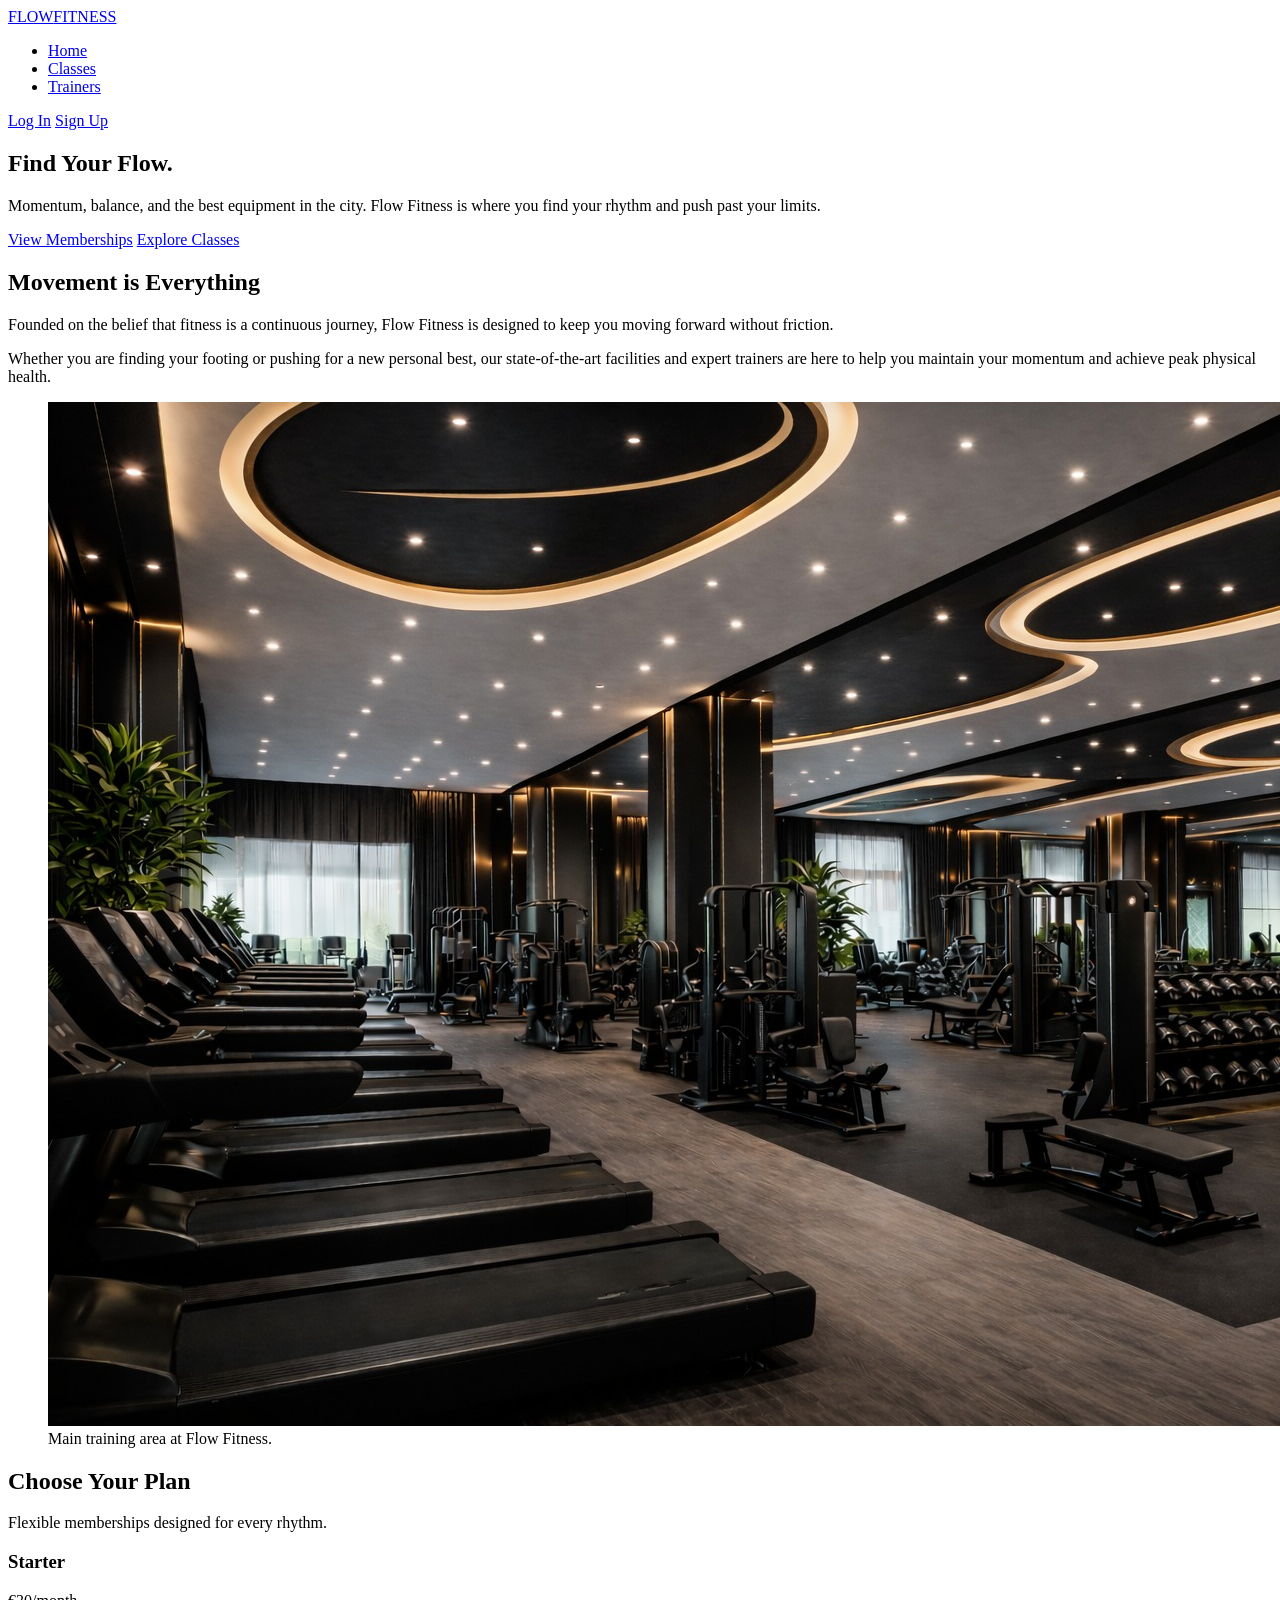
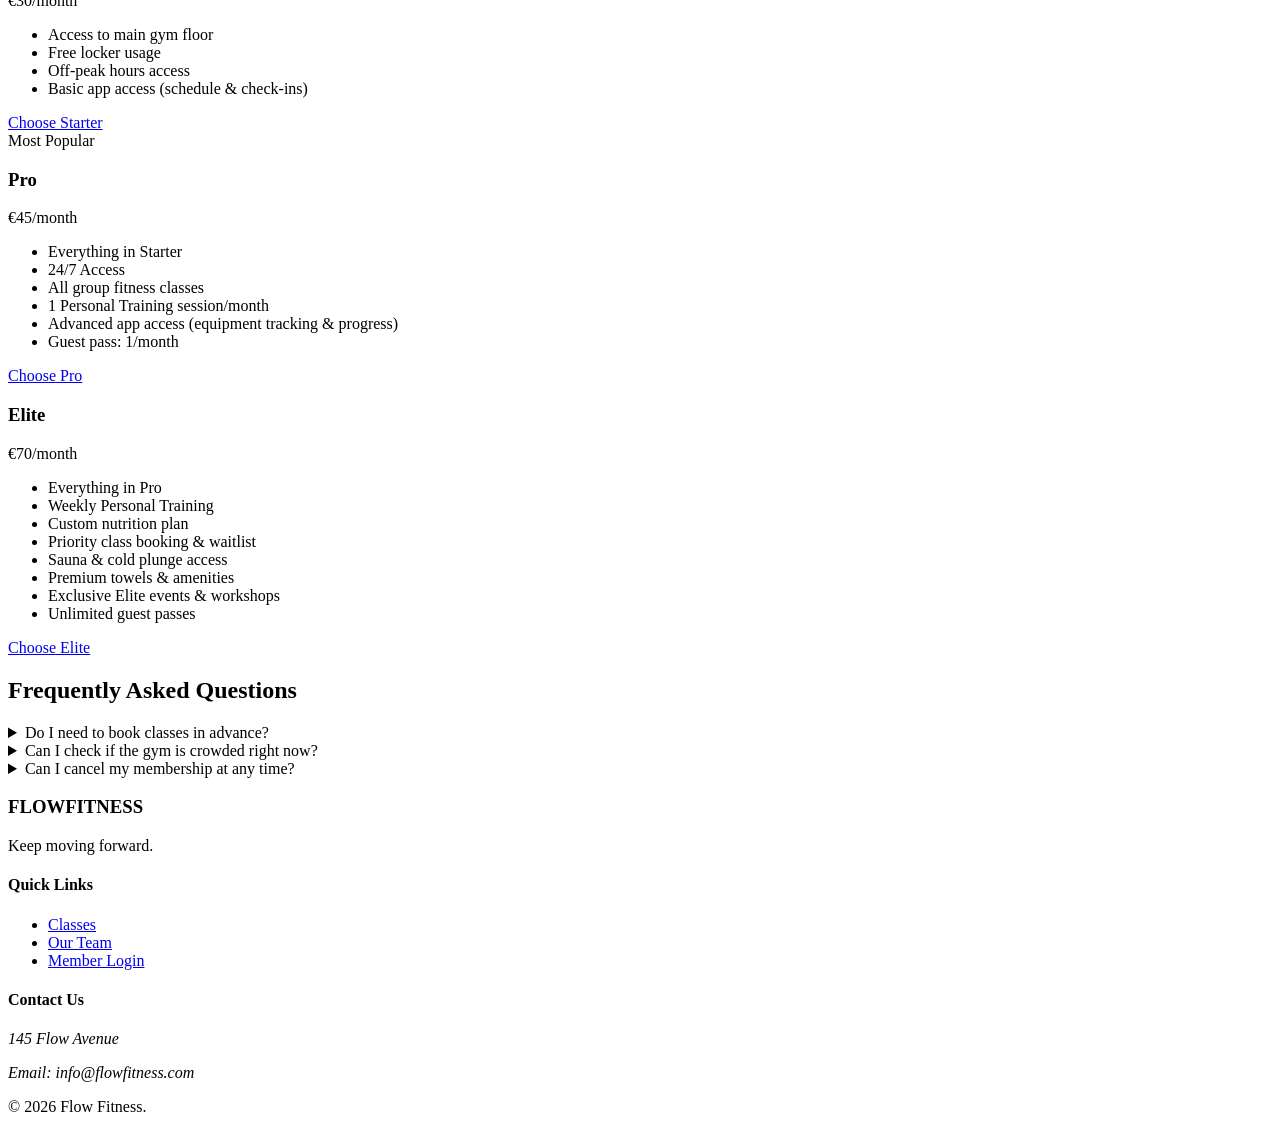
==== index.html @ c5590534 "Updated README, set up project structure and created the home page" ====
<!DOCTYPE html>
<html lang="en">
<head>
    <meta charset="UTF-8">
    <meta name="viewport" content="width=device-width, initial-scale=1.0">
    <title>Flow Fitness - Find Your Rhythm</title>
    <link rel="preconnect" href="https://fonts.googleapis.com">
    <link rel="preconnect" href="https://fonts.gstatic.com" crossorigin>
    <link href="https://fonts.googleapis.com/css2?family=Inter:wght@400;500;600&family=Oswald:wght@500;700&display=swap" rel="stylesheet">
    <link rel="stylesheet" href="css/base.css">
    <link rel="stylesheet" href="css/components.css">
    <link rel="stylesheet" href="css/home.css">
</head>
<body>

    <header class="main-header">
        <nav class="nav-container container">
            <div class="logo">
                <a href="index.html">FLOW<span>FITNESS</span></a>
            </div>
            
            <ul class="nav-links">
                <li><a href="index.html" class="active">Home</a></li>
                <li><a href="schedule.html">Classes</a></li>
                <li><a href="trainers.html">Trainers</a></li>
            </ul>

            <div class="nav-auth">
                <a href="login.html" class="btn-secondary">Log In</a>
                <a href="register.html" class="btn-primary">Sign Up</a>
            </div>
        </nav>
    </header>

    <main>
        <section class="hero" aria-labelledby="hero-title">
            <div class="hero-content container">
                <h1 id="hero-title">Find Your Flow.</h1>
                <p>Momentum, balance, and the best equipment in the city. Flow Fitness is where you find your rhythm and push past your limits.</p>
                <div class="hero-actions">
                    <a href="#plans" class="btn-primary btn-large">View Memberships</a>
                    <a href="schedule.html" class="btn-secondary btn-large">Explore Classes</a>
                </div>
            </div>
        </section>

        <section id="about" class="about-section container">
            <div class="section-header text-center">
                <h2>Movement is Everything</h2>
            </div>
            
            <div class="about-grid">
                <div class="about-text">
                    <p>Founded on the belief that fitness is a continuous journey, Flow Fitness is designed to keep you moving forward without friction.</p>
                    <p>Whether you are finding your footing or pushing for a new personal best, our state-of-the-art facilities and expert trainers are here to help you maintain your momentum and achieve peak physical health.</p>
                </div>
                <figure class="about-image">
                    <img src="assets/gym-floor.jpeg" alt="Our premium gym floor with modern equipment">
                    <figcaption>Main training area at Flow Fitness.</figcaption>
                </figure>
            </div>
        </section>

        <section id="plans" class="plans-section bg-light" aria-labelledby="plans-title">
            <div class="container">
                <div class="section-header text-center">
                    <h2 id="plans-title">Choose Your Plan</h2>
                    <p>Flexible memberships designed for every rhythm.</p>
                </div>

                <div class="cards-grid">
                    <article class="card plan-card">
                        <div class="card-header">
                            <h3>Starter</h3>
                            <p class="price">€30<span>/month</span></p>
                        </div>
                        <ul class="plan-features">
                            <li>Access to main gym floor</li>
                            <li>Free locker usage</li>
                            <li>Off-peak hours access</li>
                            <li>Basic app access (schedule & check-ins)</li>
                        </ul>
                        <a href="register.html?plan=starter" class="btn-secondary btn-block">Choose Starter</a>
                    </article>

                    <article class="card plan-card highlighted">
                        <div class="card-badge">Most Popular</div>
                        <div class="card-header">
                            <h3>Pro</h3>
                            <p class="price">€45<span>/month</span></p>
                        </div>
                        <ul class="plan-features">
                            <li>Everything in Starter</li>
                            <li>24/7 Access</li>
                            <li>All group fitness classes</li>
                            <li>1 Personal Training session/month</li>
                            <li>Advanced app access (equipment tracking & progress)</li>
                            <li>Guest pass: 1/month</li>
                        </ul>
                        <a href="register.html?plan=pro" class="btn-primary btn-block">Choose Pro</a>
                    </article>

                    <article class="card plan-card">
                        <div class="card-header">
                            <h3>Elite</h3>
                            <p class="price">€70<span>/month</span></p>
                        </div>
                        <ul class="plan-features">
                            <li>Everything in Pro</li>
                            <li>Weekly Personal Training</li>
                            <li>Custom nutrition plan</li>
                            <li>Priority class booking & waitlist</li>
                            <li>Sauna & cold plunge access</li>
                            <li>Premium towels & amenities</li>
                            <li>Exclusive Elite events & workshops</li>
                            <li>Unlimited guest passes</li>
                        </ul>
                        <a href="register.html?plan=elite" class="btn-secondary btn-block">Choose Elite</a>
                    </article>
                </div>
            </div>
        </section>

        <section id="faq" class="faq-section container" aria-labelledby="faq-title">
            <div class="section-header text-center">
                <h2 id="faq-title">Frequently Asked Questions</h2>
            </div>
            
            <div class="faq-list">
                <details class="faq-item">
                    <summary>Do I need to book classes in advance?</summary>
                    <p>Yes, our classes fill up quickly. We recommend booking your spot through your profile at least 24 hours in advance to keep your routine steady.</p>
                </details>

                <details class="faq-item">
                    <summary>Can I check if the gym is crowded right now?</summary>
                    <p>Absolutely. As a Pro or Elite member, you can log into your account and check the real-time availability of equipment on the main floor.</p>
                </details>

                <details class="faq-item">
                    <summary>Can I cancel my membership at any time?</summary>
                    <p>Our Starter and Pro plans are contract-free and can be canceled with a 30-day notice. The Elite plan requires a 6-month commitment.</p>
                </details>
            </div>
        </section>
    </main>

    <footer class="main-footer">
        <div class="container footer-grid">
            <div class="footer-brand">
                <h3>FLOW<span>FITNESS</span></h3>
                <p>Keep moving forward.</p>
            </div>
            <div class="footer-links">
                <h4>Quick Links</h4>
                <ul>
                    <li><a href="schedule.html">Classes</a></li>
                    <li><a href="trainers.html">Our Team</a></li>
                    <li><a href="login.html">Member Login</a></li>
                </ul>
            </div>
            <div class="footer-contact">
                <h4>Contact Us</h4>
                <address>
                    <p>145 Flow Avenue</p>
                    <p>Email: info@flowfitness.com</p>
                </address>
            </div>
        </div>
        <div class="footer-bottom container text-center">
            <p>&copy; 2026 Flow Fitness.</p>
        </div>
    </footer>

</body>
</html>
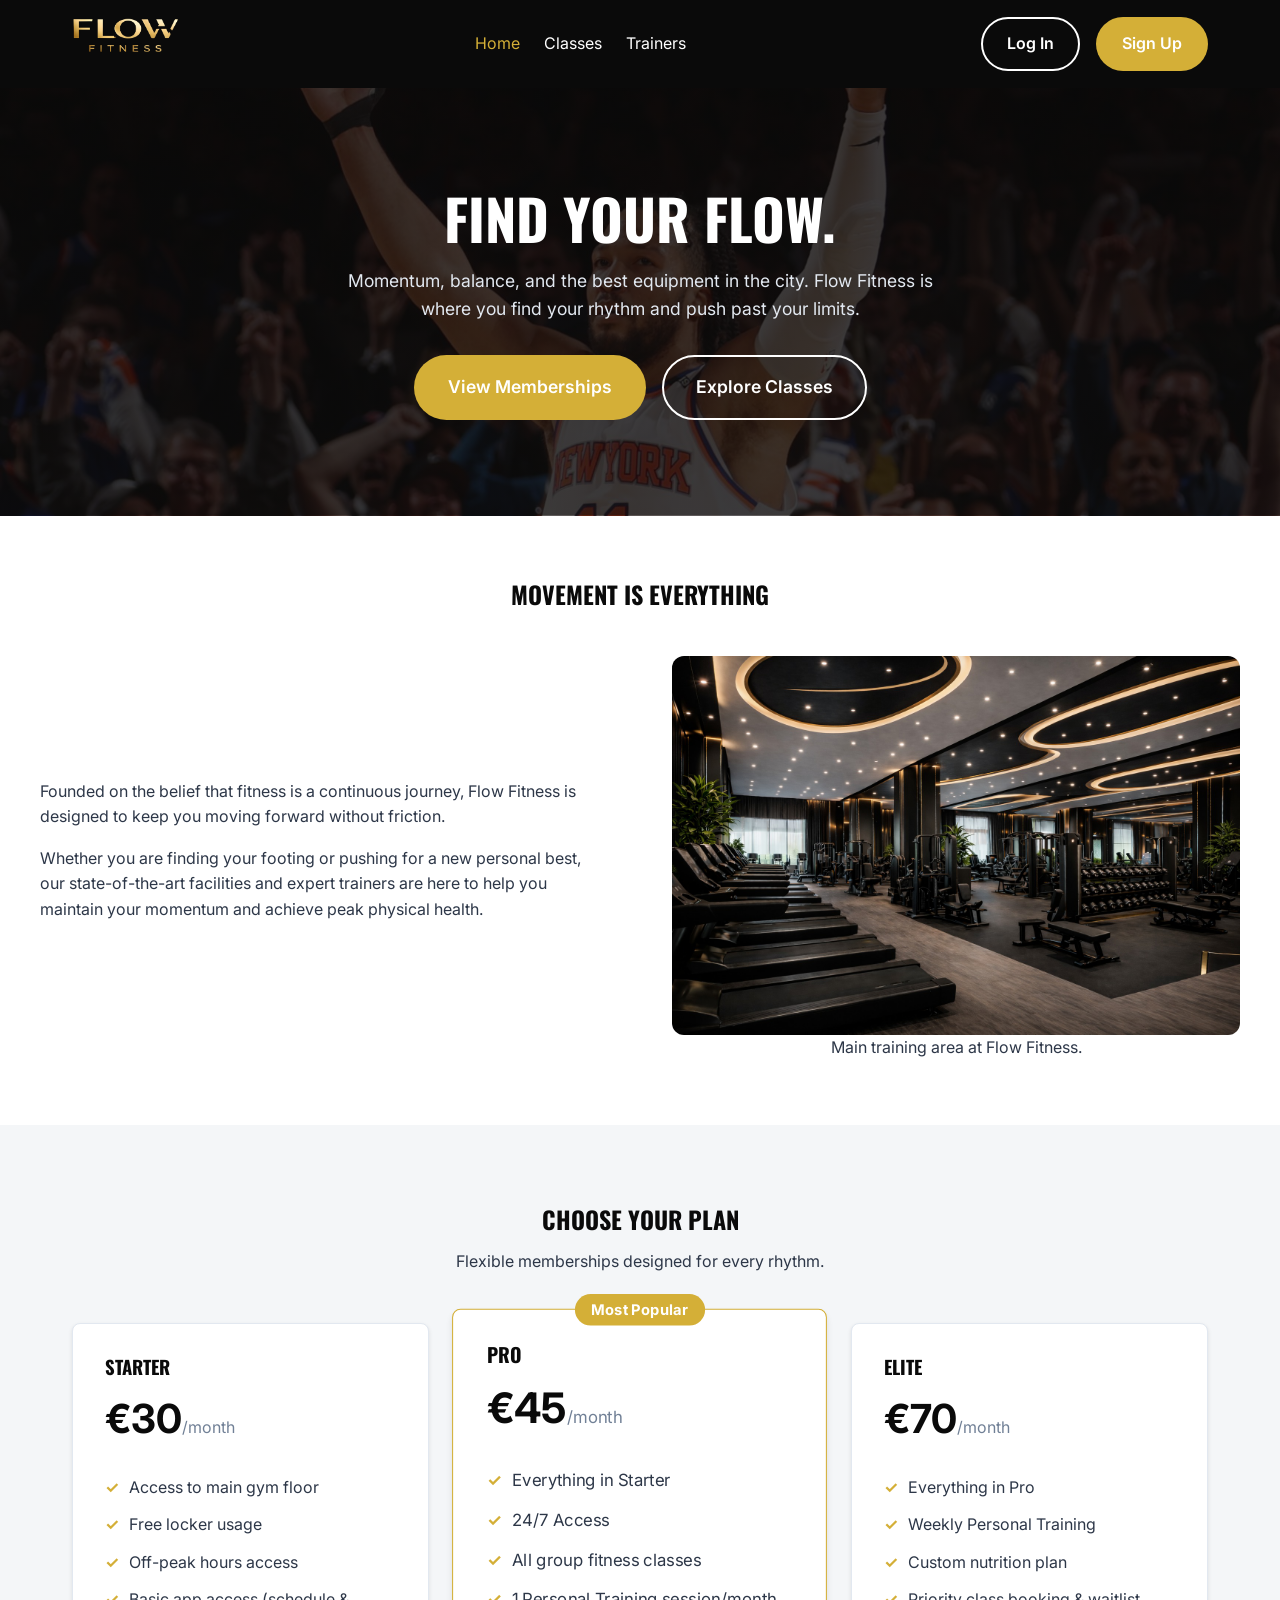
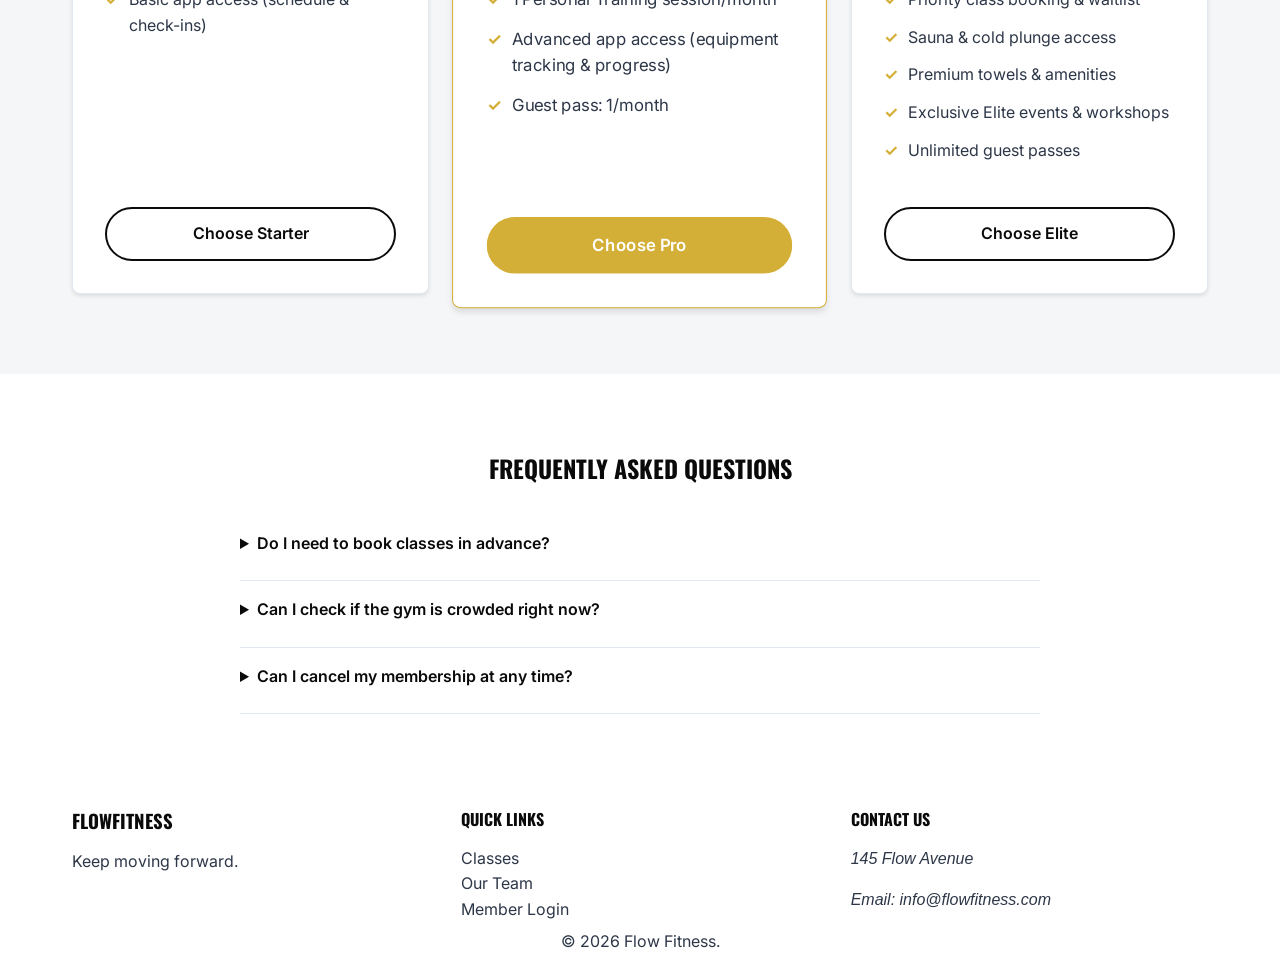
==== commit 9a13f9e5: "Adapted the design to fit mobile phones, and did some tweaks design wise in the home page with the c" ====
--- a/index.html
+++ b/index.html
@@ -4,6 +4,9 @@
     <meta charset="UTF-8">
     <meta name="viewport" content="width=device-width, initial-scale=1.0">
     <title>Flow Fitness - Find Your Rhythm</title>
+    <link rel="apple-touch-icon" sizes="180x180" href="assets/apple-touch-icon.png">
+    <link rel="icon" type="image/png" sizes="32x32" href="assets/favicon-32x32.png">
+    <link rel="icon" type="image/png" sizes="16x16" href="assets/favicon-16x16.png">
     <link rel="preconnect" href="https://fonts.googleapis.com">
     <link rel="preconnect" href="https://fonts.gstatic.com" crossorigin>
     <link href="https://fonts.googleapis.com/css2?family=Inter:wght@400;500;600&family=Oswald:wght@500;700&display=swap" rel="stylesheet">
@@ -16,7 +19,9 @@
     <header class="main-header">
         <nav class="nav-container container">
             <div class="logo">
-                <a href="index.html">FLOW<span>FITNESS</span></a>
+                <a href="index.html">
+                    <img src="assets/logo-landscape.png" alt="Flow Fitness Logo" class="logo-img">
+                </a>
             </div>
             
             <ul class="nav-links">
@@ -80,7 +85,7 @@
                             <li>Off-peak hours access</li>
                             <li>Basic app access (schedule & check-ins)</li>
                         </ul>
-                        <a href="register.html?plan=starter" class="btn-secondary btn-block">Choose Starter</a>
+                        <a href="register.html?plan=starter" class="btn-outline btn-block">Choose Starter</a>
                     </article>
 
                     <article class="card plan-card highlighted">
@@ -115,7 +120,7 @@
                             <li>Exclusive Elite events & workshops</li>
                             <li>Unlimited guest passes</li>
                         </ul>
-                        <a href="register.html?plan=elite" class="btn-secondary btn-block">Choose Elite</a>
+                        <a href="register.html?plan=elite" class="btn-outline btn-block">Choose Elite</a>
                     </article>
                 </div>
             </div>
--- a/css/base.css
+++ b/css/base.css
@@ -0,0 +1,71 @@
+/* Base & Reset rules */
+* {
+    margin: 0;
+    padding: 0;
+    box-sizing: border-box;
+}
+
+:root {
+    /* Brand Colors (Black & Gold) */
+    --black: #0A0A0A;
+    --black-light: #1A1A1A;   
+    --gold: #D4AF37;
+    --gold-hover: #C19A2F;
+
+    /* Backgrounds and Text */
+    --bg-main: #ffffff;
+    --bg-light: #f4f6f8;
+    --text-dark: #2d3748;
+    --text-muted: #718096;
+    --white: #ffffff;
+    
+    /* Spacing and Borders */
+    --radius-md: 8px;
+    --radius-pill: 50px;
+    --shadow-sm: 0 2px 4px rgba(0,0,0,0.1);
+    --shadow-md: 0 4px 6px rgba(0,0,0,0.1);
+
+    /* Font Families */
+    --font-heading: 'Oswald', sans-serif;
+    --font-body: 'Inter', sans-serif;
+}
+
+body {
+    font-family: var(--font-body);
+    color: var(--text-dark);
+    background-color: var(--bg-main);
+    line-height: 1.6;
+}
+
+h1, h2, h3, h4, .logo a {
+    font-family: var(--font-heading); 
+    text-transform: uppercase;
+    color: var(--black); 
+    line-height: 1.2;
+    margin-bottom: 1rem;
+}
+
+p {
+    margin-bottom: 1rem;
+}
+
+a {
+    text-decoration: none;
+    color: inherit;
+    transition: all 0.3s ease;
+}
+
+ul {
+    list-style: none;
+}
+
+img {
+    max-width: 100%;
+    height: auto;
+    display: block;
+    border-radius: 12px;
+}
+
+figcaption {
+    text-align: center;
+}
--- a/css/components.css
+++ b/css/components.css
@@ -0,0 +1,151 @@
+/* Global Layout */
+.container {
+    max-width: 1200px;
+    margin: 0 auto;
+    padding: 0 2rem;
+}
+
+.text-center { text-align: center; }
+.bg-light { background-color: var(--bg-light); }
+
+.section-header {
+    margin-bottom: 3rem;
+}
+
+/* Navigation */
+.main-header {
+    background-color: var(--black); 
+    color: var(--white);
+    padding: 1rem 0;
+    position: relative;
+    z-index: 1000;
+}
+
+.nav-container {
+    display: flex;
+    flex-direction: column; 
+    align-items: center;
+    gap: 1.5rem;
+}
+
+.logo a {
+    display: flex;
+    align-items: center;
+    gap: 10px; 
+    font-weight: 800;
+    font-size: 1.5rem;
+    color: var(--white);
+}
+
+.logo-img {
+    height: 40px; 
+    width: auto;
+    border-radius: 0; 
+}
+
+.logo-text span { color: var(--gold); } 
+
+.nav-links { 
+    display: flex; 
+    flex-wrap: wrap; 
+    justify-content: center;
+    gap: 1.5rem; 
+}
+.nav-links a:hover, .nav-links a.active { color: var(--gold); } 
+
+.nav-auth { 
+    display: flex; 
+    gap: 1rem; 
+    align-items: center; 
+}
+
+.footer-grid {
+    display: grid;
+    grid-template-columns: 1fr; 
+    gap: 2rem;
+    text-align: center;
+}
+
+@media (min-width: 768px) {
+    .main-header {
+        position: sticky; 
+        top: 0;
+    }
+
+    .nav-container {
+        flex-direction: row; 
+        justify-content: space-between;
+    }
+    
+    .footer-grid {
+        grid-template-columns: repeat(3, 1fr); 
+        text-align: left;
+    }
+}
+
+/* Buttons */
+.btn-primary, .btn-secondary {
+    display: inline-block;
+    padding: 0.75rem 1.5rem;
+    border-radius: var(--radius-pill);
+    font-weight: 600;
+    text-align: center;
+    cursor: pointer;
+    border: 2px solid transparent;
+}
+
+.btn-primary {
+    background-color: var(--gold); 
+    color: var(--white);
+}
+
+.btn-primary:hover {
+    background-color: var(--gold-hover); 
+    transform: translateY(-2px);
+}
+
+.btn-secondary {
+    background-color: transparent;
+    color: var(--white);
+    border-color: var(--white);
+}
+
+.btn-secondary:hover {
+    background-color: var(--white);
+    color: var(--black); 
+}
+
+.btn-outline {
+    display: inline-block;
+    padding: 0.75rem 1.5rem;
+    border-radius: var(--radius-pill);
+    font-weight: 600;
+    text-align: center;
+    cursor: pointer;
+    background-color: transparent;
+    color: var(--black);
+    border: 2px solid var(--black);
+    transition: all 0.3s ease;
+}
+
+.btn-outline:hover {
+    background-color: var(--black);
+    color: var(--white);
+}
+
+.btn-large { padding: 1rem 2rem; font-size: 1.1rem; }
+.btn-block { display: block; width: 100%; }
+
+/* Cards */
+.card {
+    background: var(--white);
+    border-radius: var(--radius-md);
+    padding: 2rem;
+    box-shadow: var(--shadow-sm);
+    transition: transform 0.3s ease;
+}
+
+.card:hover {
+    transform: translateY(-5px);
+    box-shadow: var(--shadow-md);
+}
--- a/css/home.css
+++ b/css/home.css
@@ -0,0 +1,139 @@
+/* Hero Section */
+.hero {
+    background-color: var(--black); 
+    background-image: linear-gradient(rgba(10, 10, 10, 0.8), rgba(10, 10, 10, 0.8)), url('../assets/hero-bg.jpg');
+    background-size: cover;
+    background-position: center;
+    color: var(--white);
+    padding: 4rem 0; 
+    text-align: center;
+}
+
+.hero h1 {
+    color: var(--white);
+    font-size: 2.5rem; 
+    margin-bottom: 1rem;
+}
+
+.hero p {
+    font-size: 1.1rem;
+    max-width: 600px;
+    margin: 0 auto 2rem;
+    color: #e2e8f0;
+}
+
+.hero-actions {
+    display: flex;
+    flex-direction: column; 
+    align-items: center;
+    gap: 1rem;
+}
+
+.hero-actions .btn-primary, 
+.hero-actions .btn-secondary {
+    width: 100%; 
+    max-width: 300px;
+}
+
+/* About Grid */
+.about-section { padding: 4rem 0; }
+.about-grid {
+    display: grid;
+    grid-template-columns: 1fr; 
+    gap: 2rem;
+    align-items: center;
+    text-align: center; 
+}
+
+/* Plans Grid */
+.plans-section { padding: 5rem 0; }
+.cards-grid {
+    display: grid;
+    grid-template-columns: repeat(auto-fit, minmax(300px, 1fr));
+    gap: 2rem;
+}
+
+.plan-card {
+    display: flex;
+    flex-direction: column;
+    position: relative;
+    border: 1px solid #e2e8f0;
+}
+
+.plan-card.highlighted {
+    border-color: var(--gold); 
+    transform: scale(1.05);
+    box-shadow: var(--shadow-md);
+}
+
+.card-badge {
+    position: absolute;
+    top: -15px;
+    left: 50%;
+    transform: translateX(-50%);
+    background: var(--gold); 
+    color: white;
+    padding: 0.25rem 1rem;
+    border-radius: var(--radius-pill);
+    font-size: 0.875rem;
+    font-weight: bold;
+}
+
+.card-header h3 { margin-bottom: 0.5rem; }
+.price { font-size: 2.5rem; font-weight: bold; color: var(--black); margin-bottom: 1.5rem; } 
+.price span { font-size: 1rem; font-weight: normal; color: var(--text-muted); }
+
+.plan-features { flex-grow: 1; margin-bottom: 2rem; }
+.plan-features li {
+    margin-bottom: 0.75rem;
+    padding-left: 1.5rem;
+    position: relative;
+}
+.plan-features li::before {
+    content: "✓";
+    color: var(--gold); 
+    position: absolute;
+    left: 0;
+    font-weight: bold;
+}
+
+/* FAQ */
+.faq-section { padding: 5rem 0; max-width: 800px; margin: 0 auto; }
+.faq-item {
+    margin-bottom: 1rem;
+    border-bottom: 1px solid #e2e8f0;
+    padding-bottom: 1rem;
+}
+.faq-item summary {
+    font-weight: 600;
+    cursor: pointer;
+    margin-bottom: 0.5rem;
+    color: var(--black); 
+}
+
+/* Tablet & Desktop */
+@media (min-width: 768px) {
+    .hero {
+        padding: 6rem 0;
+    }
+    
+    .hero h1 {
+        font-size: 3.5rem;
+    }
+    
+    .hero-actions {
+        flex-direction: row; 
+        justify-content: center;
+    }
+    
+    .hero-actions .btn-primary, 
+    .hero-actions .btn-secondary {
+        width: auto; 
+    }
+
+    .about-grid {
+        grid-template-columns: 1fr 1fr; 
+        gap: 4rem;
+        text-align: left; 
+    }
+}
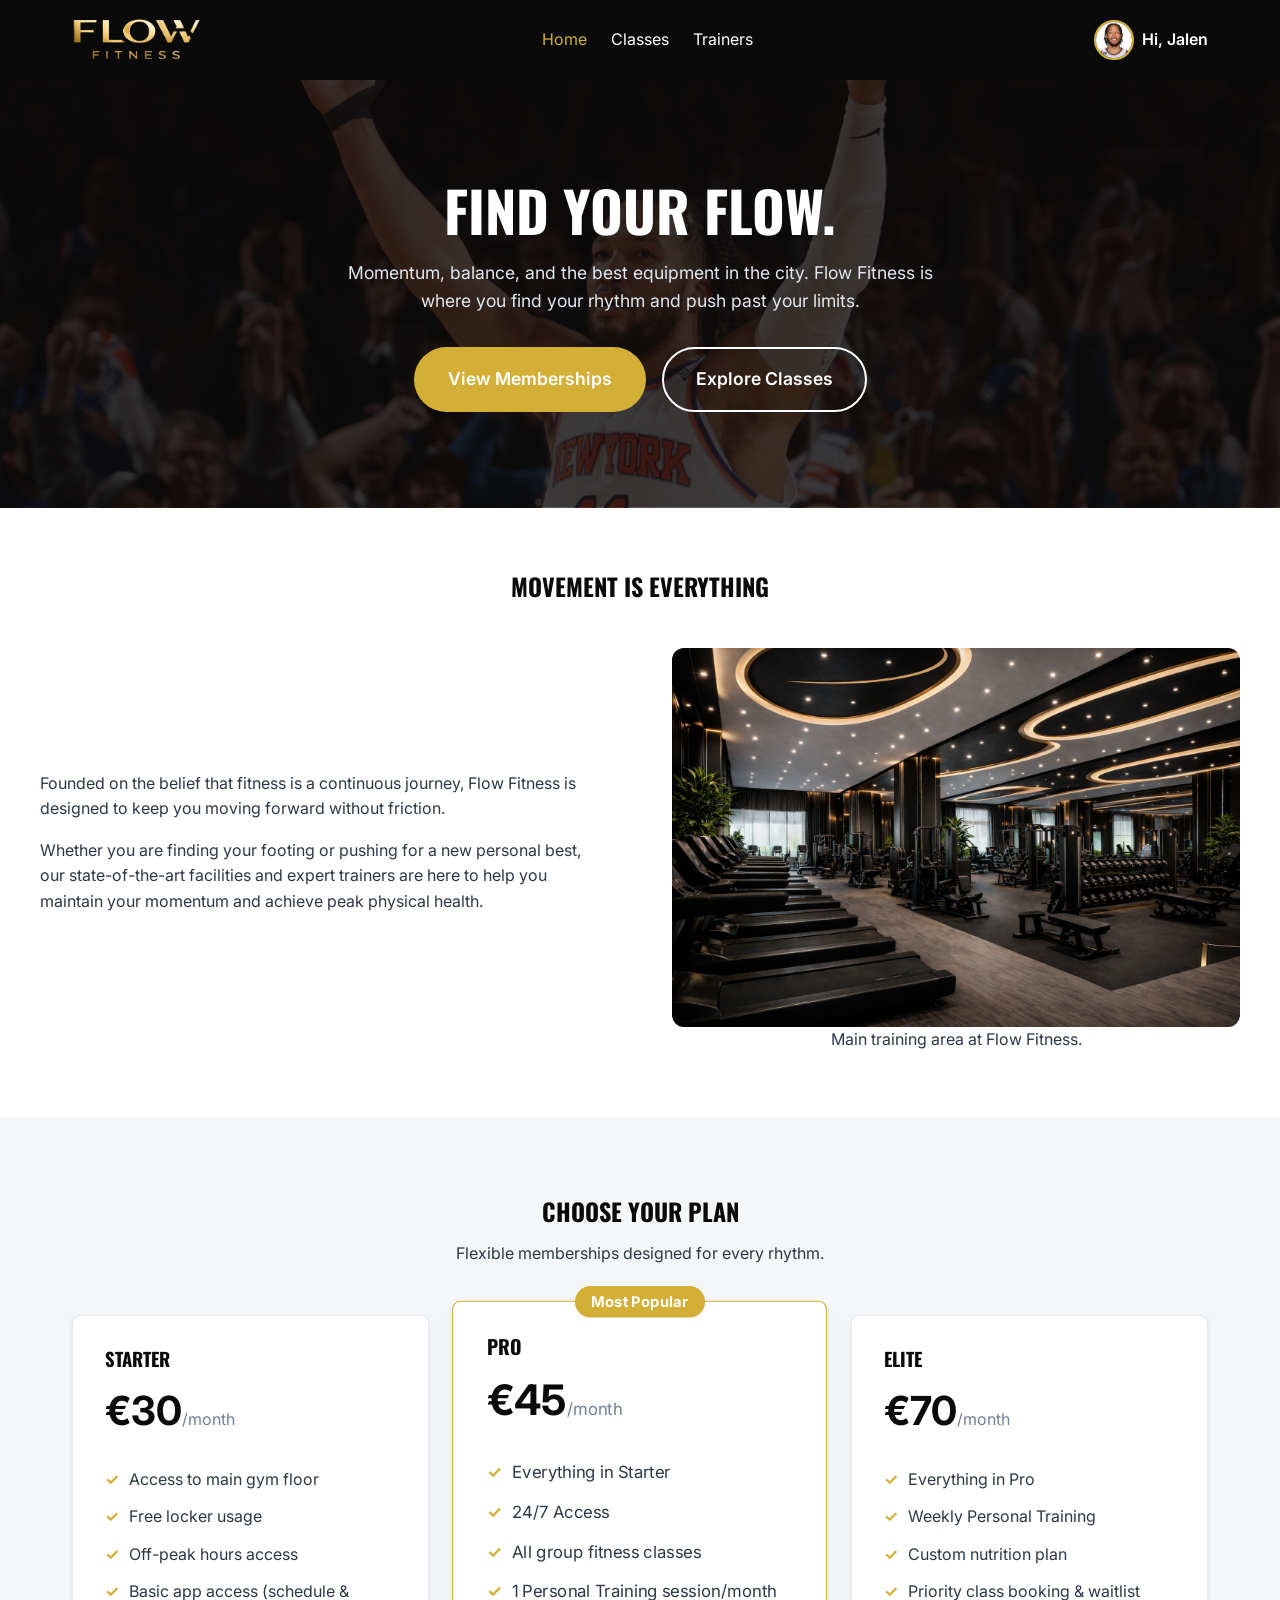
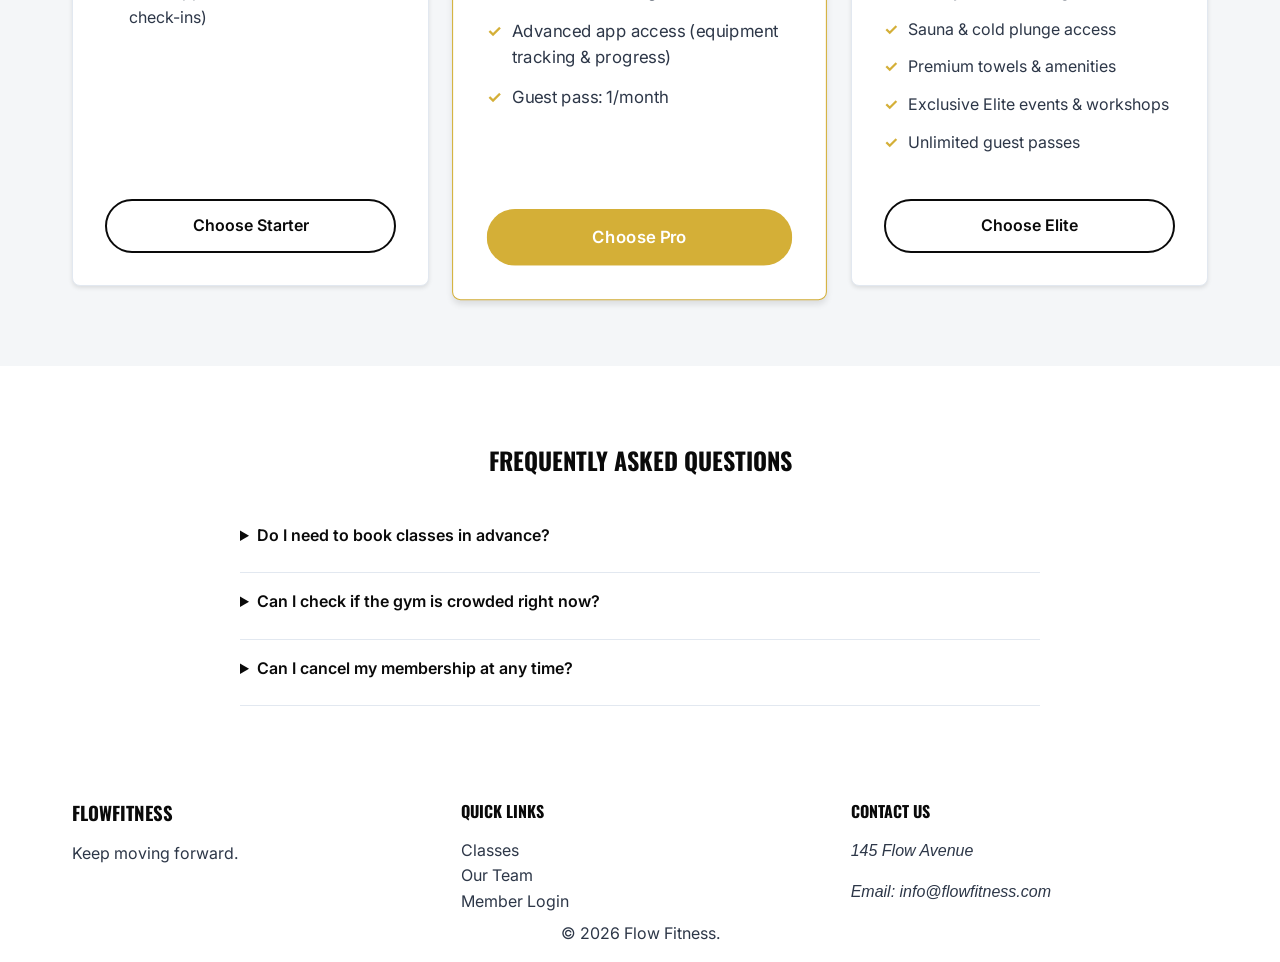
==== commit e0b89860: "Created Profile page and did the necessary styling to keep the design consistent" ====
--- a/index.html
+++ b/index.html
@@ -30,9 +30,11 @@
                 <li><a href="trainers.html">Trainers</a></li>
             </ul>
 
-            <div class="nav-auth">
-                <a href="login.html" class="btn-secondary">Log In</a>
-                <a href="register.html" class="btn-primary">Sign Up</a>
+           <div class="nav-auth logged-in">
+                <a href="profile.html" class="profile-dropdown">
+                    <img src="assets/avatar-jalen.jpg" alt="Profile" class="nav-avatar">
+                    <span class="user-greeting">Hi, Jalen</span>
+                </a>
             </div>
         </nav>
     </header>
--- a/css/base.css
+++ b/css/base.css
@@ -68,4 +68,8 @@
 
 figcaption {
     text-align: center;
+}
+
+html {
+    scroll-behavior: smooth;
 }
--- a/css/components.css
+++ b/css/components.css
@@ -35,10 +35,11 @@
     font-weight: 800;
     font-size: 1.5rem;
     color: var(--white);
+    margin: 0;
 }
 
 .logo-img {
-    height: 40px; 
+    height: 48px; 
     width: auto;
     border-radius: 0; 
 }
@@ -148,4 +149,19 @@
 .card:hover {
     transform: translateY(-5px);
     box-shadow: var(--shadow-md);
+}
+
+/* Profile */
+.nav-avatar { 
+    width: 40px; 
+    height: 40px; 
+    border-radius: 50%; 
+    border: 2px solid var(--gold); 
+}
+
+.profile-dropdown { 
+    display: flex; 
+    align-items: center; 
+    gap: 0.5rem; 
+    font-weight: 600; 
 }
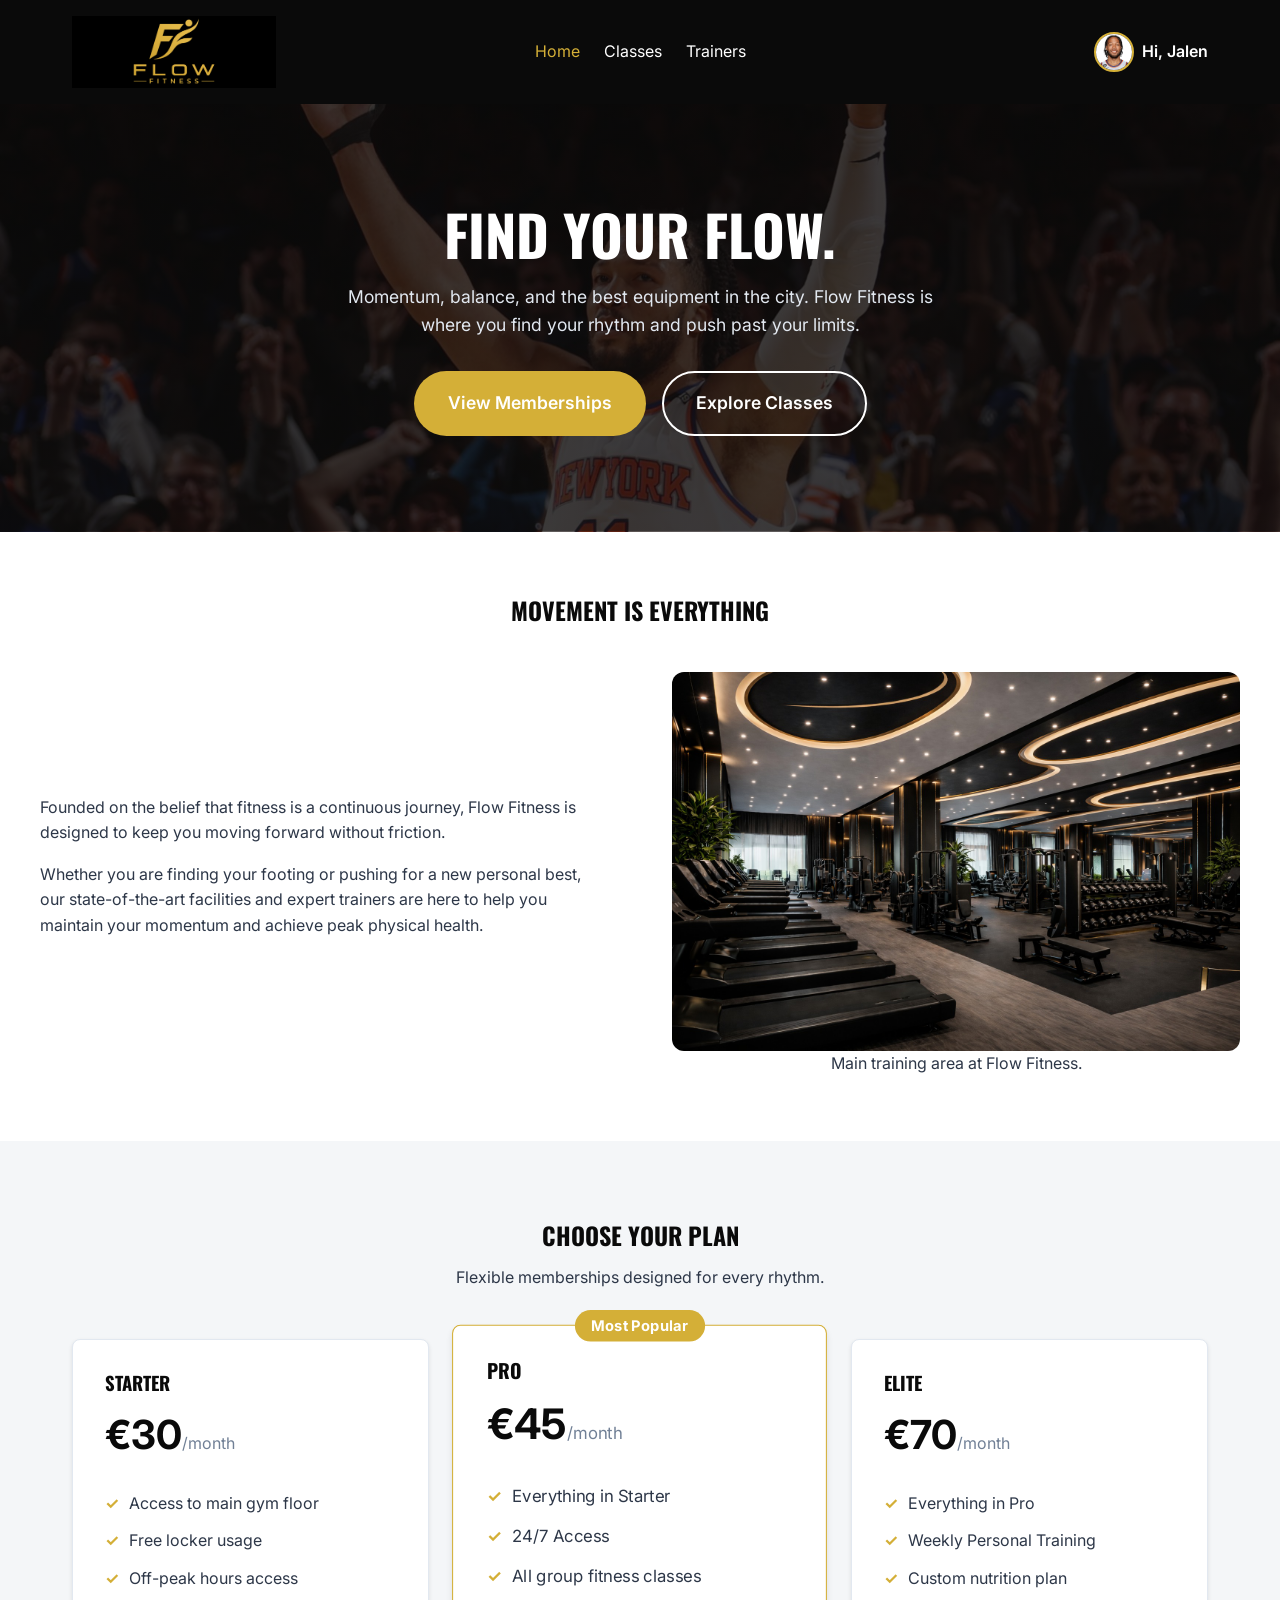
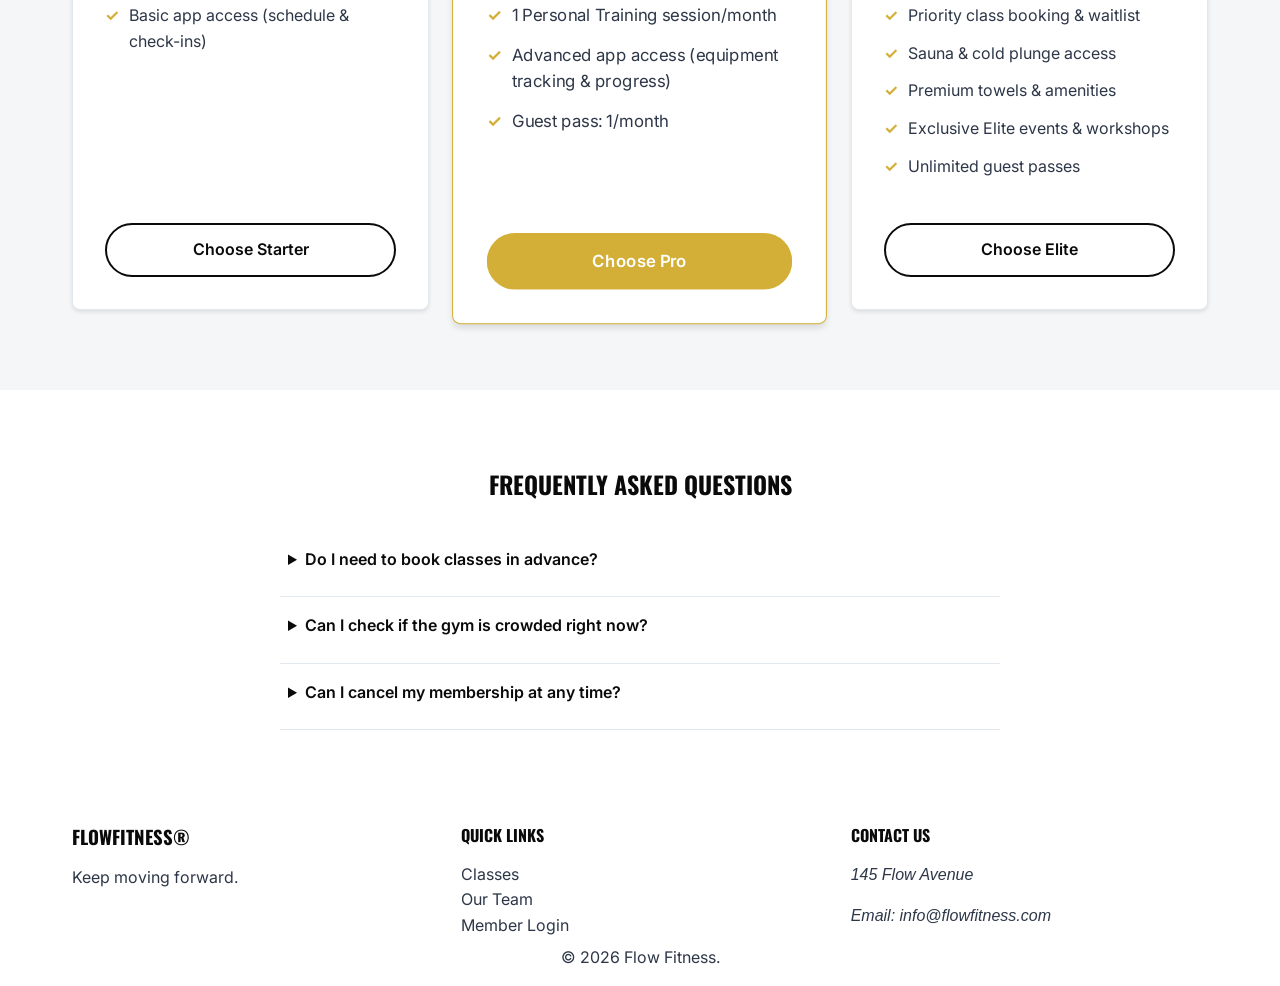
==== commit 71b0969e: "Did some overall enhancements to guarantee everything's flawless across all devices" ====
--- a/index.html
+++ b/index.html
@@ -155,7 +155,7 @@
     <footer class="main-footer">
         <div class="container footer-grid">
             <div class="footer-brand">
-                <h3>FLOW<span>FITNESS</span></h3>
+                <h3>FLOW<span>FITNESS</span>&reg;</h3>
                 <p>Keep moving forward.</p>
             </div>
             <div class="footer-links">
--- a/css/base.css
+++ b/css/base.css
@@ -28,6 +28,11 @@
     /* Font Families */
     --font-heading: 'Oswald', sans-serif;
     --font-body: 'Inter', sans-serif;
+}
+
+html, body {
+    max-width: 100vw;
+    overflow-x: hidden;
 }
 
 body {
--- a/css/components.css
+++ b/css/components.css
@@ -39,7 +39,7 @@
 }
 
 .logo-img {
-    height: 48px; 
+    height: 72px; 
     width: auto;
     border-radius: 0; 
 }
@@ -65,23 +65,6 @@
     grid-template-columns: 1fr; 
     gap: 2rem;
     text-align: center;
-}
-
-@media (min-width: 768px) {
-    .main-header {
-        position: sticky; 
-        top: 0;
-    }
-
-    .nav-container {
-        flex-direction: row; 
-        justify-content: space-between;
-    }
-    
-    .footer-grid {
-        grid-template-columns: repeat(3, 1fr); 
-        text-align: left;
-    }
 }
 
 /* Buttons */
@@ -164,4 +147,45 @@
     align-items: center; 
     gap: 0.5rem; 
     font-weight: 600; 
+}
+
+@media (min-width: 768px) {
+    .main-header {
+        position: sticky; 
+        top: 0;
+    }
+    .nav-container {
+        flex-direction: row; 
+        justify-content: space-between;
+    }
+    .logo {
+        flex: 1; 
+        display: flex;
+    }
+    .nav-auth {
+        flex: 1; 
+        justify-content: flex-end;
+    }
+    .nav-links {
+        justify-content: center; 
+    }  
+    .footer-grid {
+        grid-template-columns: repeat(3, 1fr); 
+        text-align: left;
+    }
+}
+
+@media (max-width: 767px) {
+    .container {
+        padding: 0 1rem !important; 
+    }
+    .card {
+        padding: 1.5rem 1rem !important; 
+        width: 100%;
+        max-width: 100vw;
+    }
+    input, select, textarea {
+        width: 100%;
+        max-width: 100%;
+    }
 }
--- a/css/home.css
+++ b/css/home.css
@@ -98,17 +98,29 @@
 }
 
 /* FAQ */
-.faq-section { padding: 5rem 0; max-width: 800px; margin: 0 auto; }
+.faq-section { 
+    padding: 5rem 1.5rem; 
+    max-width: 800px; 
+    margin: 0 auto; 
+}
+
 .faq-item {
     margin-bottom: 1rem;
     border-bottom: 1px solid #e2e8f0;
     padding-bottom: 1rem;
 }
+
 .faq-item summary {
     font-weight: 600;
     cursor: pointer;
     margin-bottom: 0.5rem;
     color: var(--black); 
+    padding-left: 0.5rem;
+    list-style-position: inside;
+}
+
+.faq-list {
+    padding: 0 1rem; 
 }
 
 /* Tablet & Desktop */
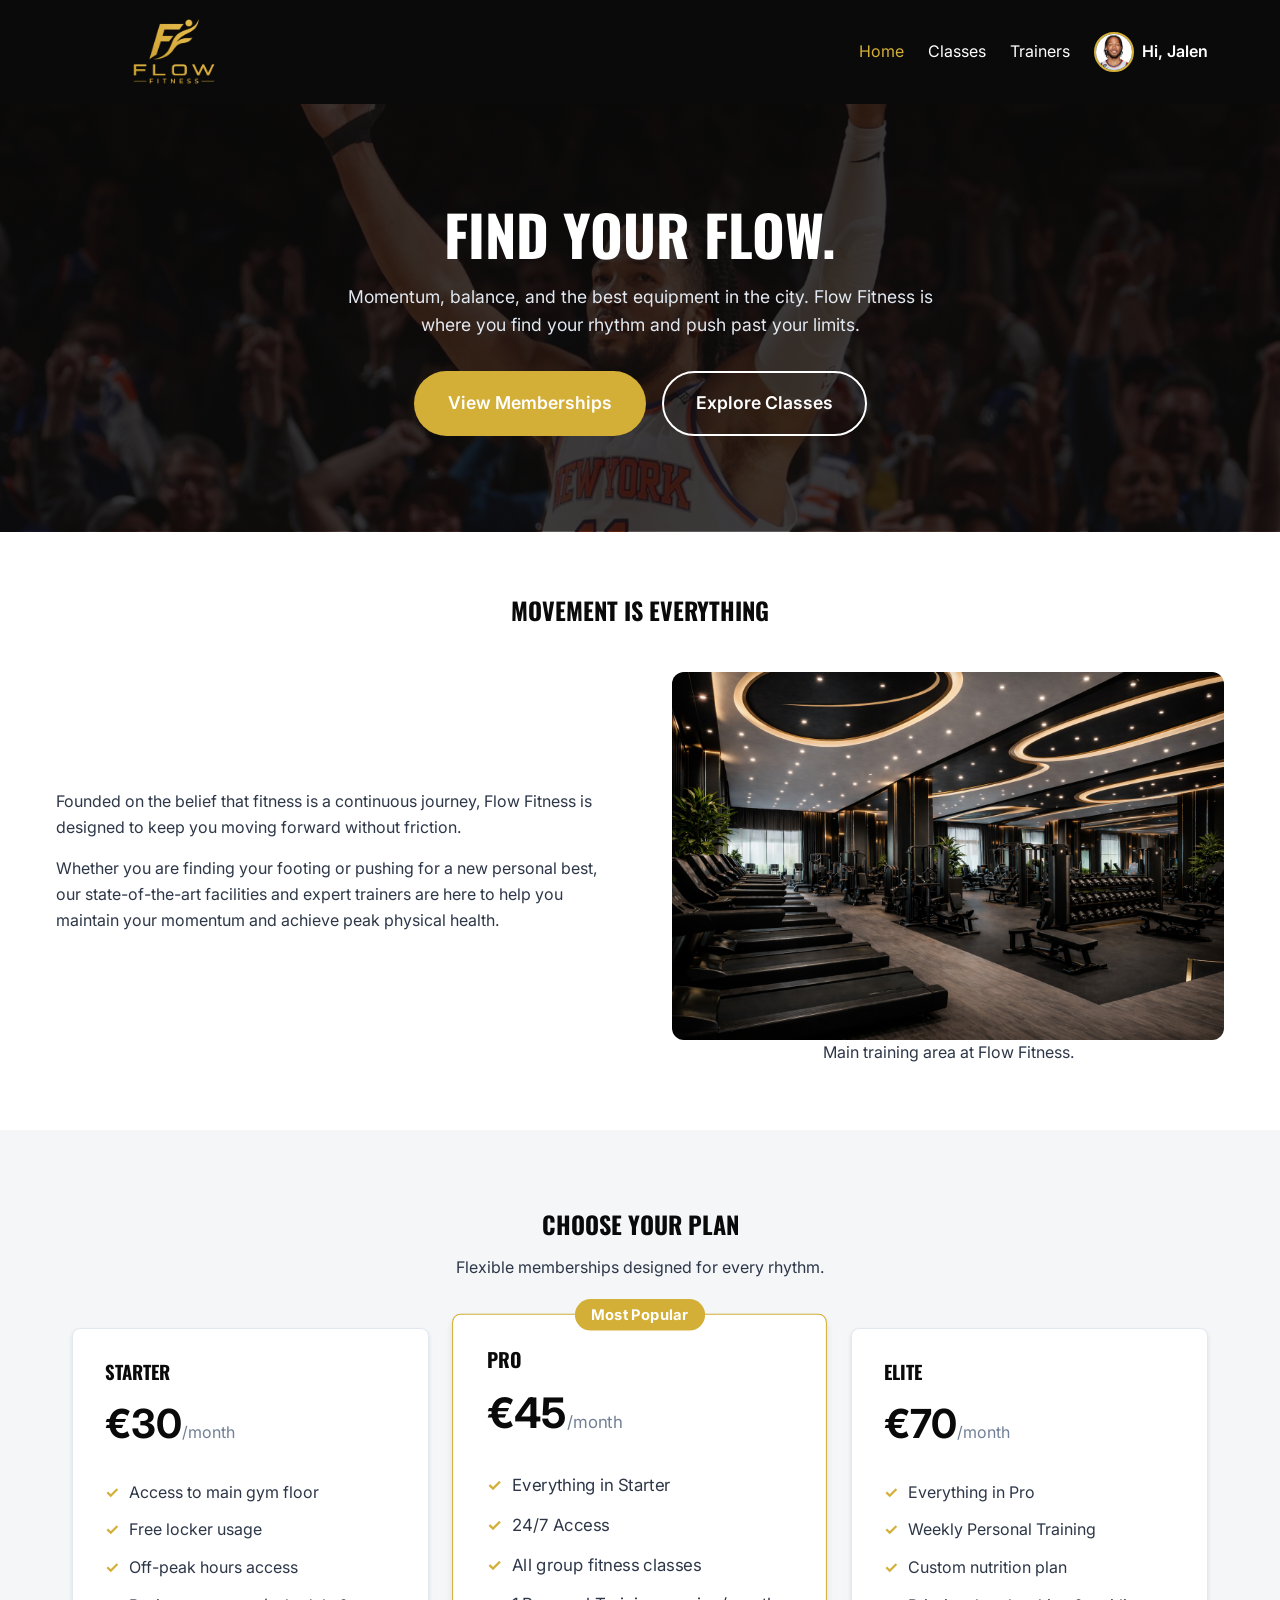
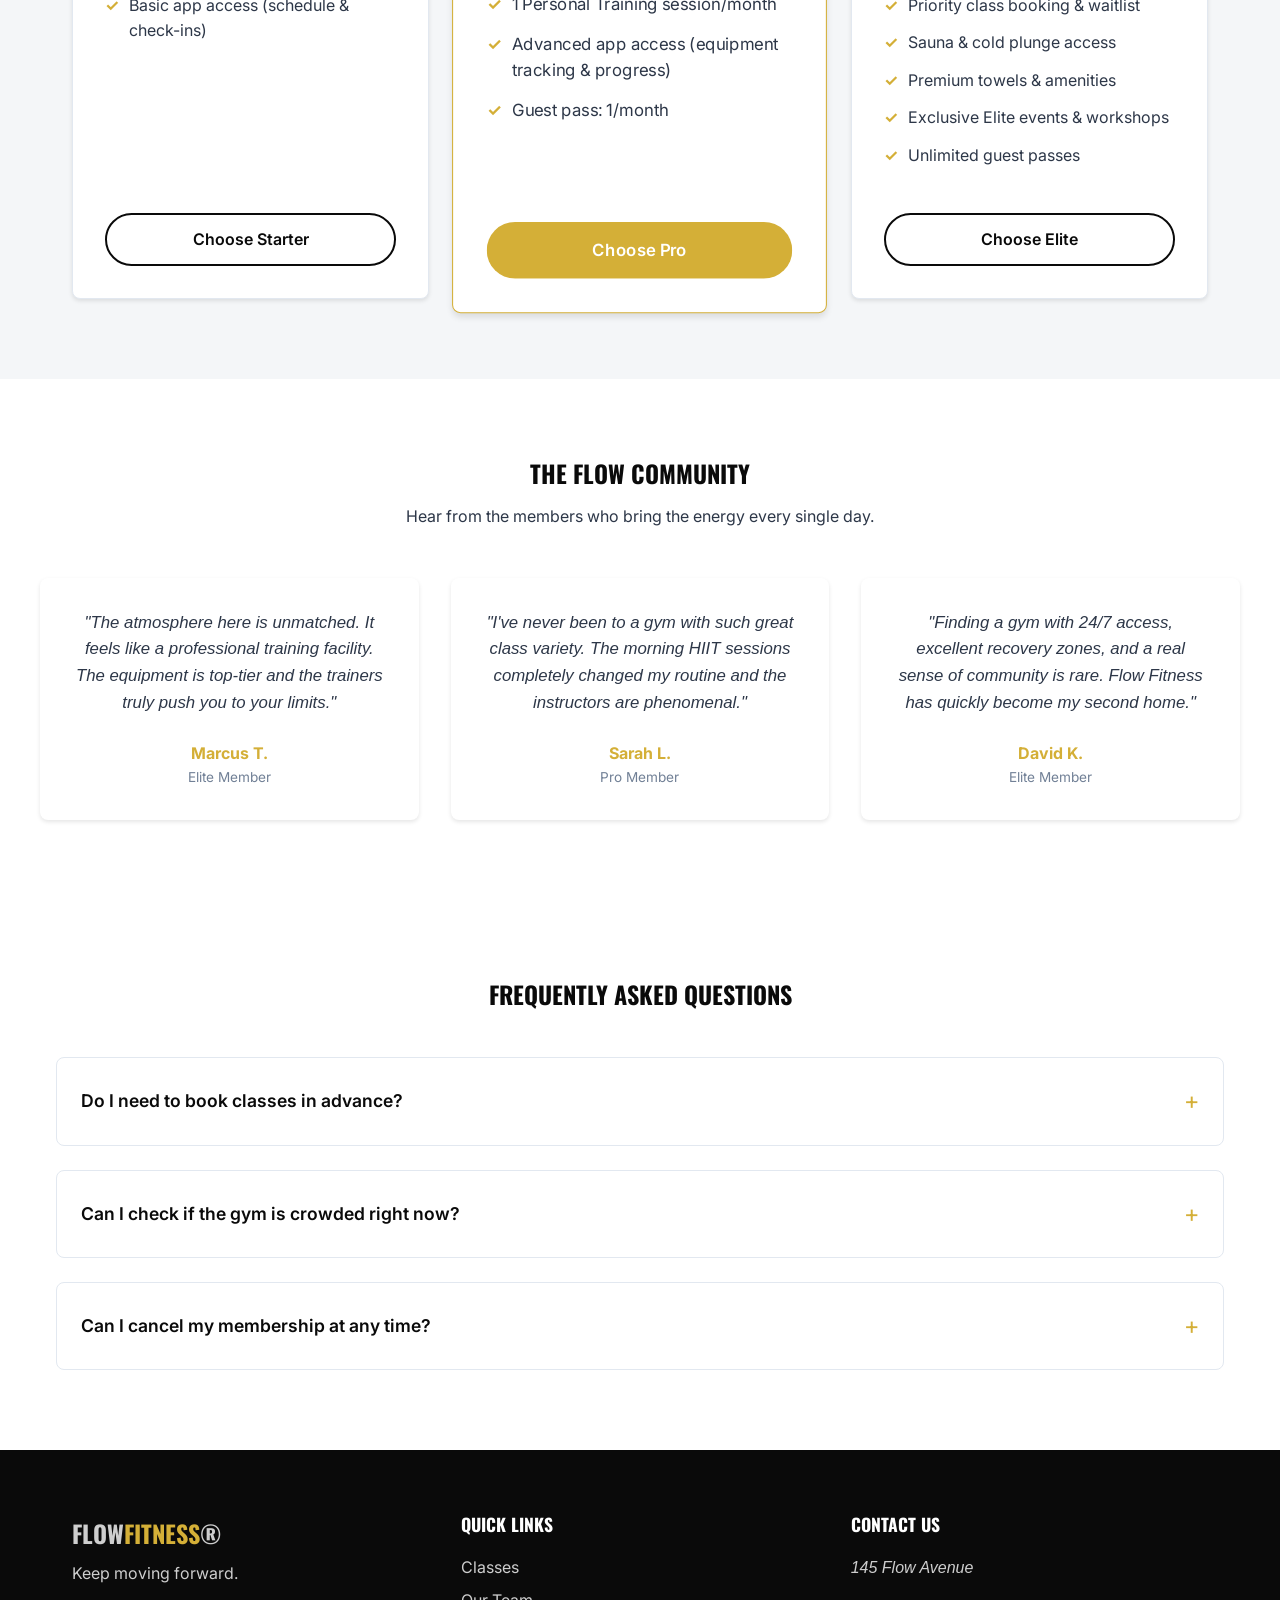
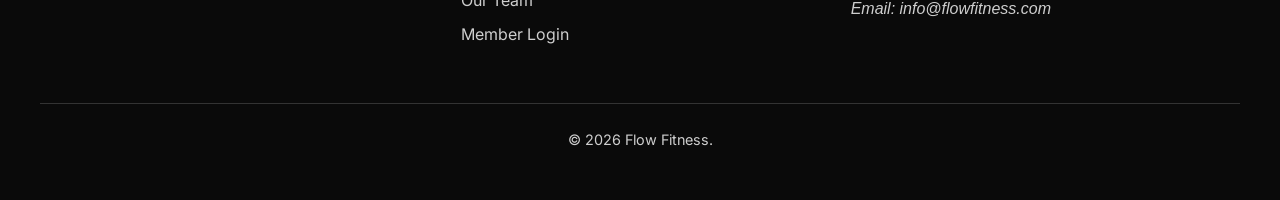
==== commit 94e2fbdd: "style & fix: final UI polish, complete mobile responsiveness and CSS refactor" ====
--- a/index.html
+++ b/index.html
@@ -2,6 +2,7 @@
 <html lang="en">
 <head>
     <meta charset="UTF-8">
+    <meta name="description" content="Flow Fitness — premium gym with classes, personal trainers, and state-of-the-art equipment. Find your rhythm today.">
     <meta name="viewport" content="width=device-width, initial-scale=1.0">
     <title>Flow Fitness - Find Your Rhythm</title>
     <link rel="apple-touch-icon" sizes="180x180" href="assets/apple-touch-icon.png">
@@ -17,24 +18,34 @@
 <body>
 
     <header class="main-header">
-        <nav class="nav-container container">
-            <div class="logo">
-                <a href="index.html">
-                    <img src="assets/logo-landscape.png" alt="Flow Fitness Logo" class="logo-img">
-                </a>
-            </div>
-            
-            <ul class="nav-links">
-                <li><a href="index.html" class="active">Home</a></li>
-                <li><a href="schedule.html">Classes</a></li>
-                <li><a href="trainers.html">Trainers</a></li>
-            </ul>
-
-           <div class="nav-auth logged-in">
-                <a href="profile.html" class="profile-dropdown">
-                    <img src="assets/avatar-jalen.jpg" alt="Profile" class="nav-avatar">
-                    <span class="user-greeting">Hi, Jalen</span>
-                </a>
+        <nav class="nav-container container" aria-label="Main navigation">
+            <div class="nav-top">
+                <div class="logo">
+                    <a href="index.html">
+                        <img src="assets/logo-landscape.png" alt="Flow Fitness Logo" class="logo-img">
+                    </a>
+                </div>
+                <label class="nav-toggle" for="nav-toggle-checkbox" aria-label="Toggle navigation">
+                    <span></span>
+                    <span></span>
+                    <span></span>
+                </label>
+            </div>
+
+            <input type="checkbox" id="nav-toggle-checkbox" class="nav-toggle-input">
+
+            <div class="nav-menu">
+                <ul class="nav-links">
+                    <li><a href="index.html" class="active">Home</a></li>
+                    <li><a href="schedule.html">Classes</a></li>
+                    <li><a href="trainers.html">Trainers</a></li>
+                </ul>
+                <div class="nav-auth logged-in">
+                    <a href="profile.html" class="profile-dropdown">
+                        <img src="assets/avatar-jalen.jpg" alt="Profile" class="nav-avatar">
+                        <span class="user-greeting">Hi, Jalen</span>
+                    </a>
+                </div>
             </div>
         </nav>
     </header>
@@ -128,26 +139,60 @@
             </div>
         </section>
 
+        <section id="testimonials" class="testimonials-section container" aria-labelledby="testimonials-title">
+            <div class="section-header text-center">
+                <h2 id="testimonials-title">The Flow Community</h2>
+                <p>Hear from the members who bring the energy every single day.</p>
+            </div>
+            
+            <div class="cards-grid">
+                <article class="card testimonial-card text-center">
+                    <p class="quote" style="font-style: italic; margin-bottom: 1.5rem; font-size: 1.05rem;">"The atmosphere here is unmatched. It feels like a professional training facility. The equipment is top-tier and the trainers truly push you to your limits."</p>
+                    <div class="author">
+                        <p style="font-weight: 700; color: var(--gold); margin: 0;">Marcus T.</p>
+                        <p style="font-size: 0.85rem; color: var(--text-muted); margin: 0;">Elite Member</p>
+                    </div>
+                </article>
+
+                <article class="card testimonial-card text-center">
+                    <p class="quote" style="font-style: italic; margin-bottom: 1.5rem; font-size: 1.05rem;">"I've never been to a gym with such great class variety. The morning HIIT sessions completely changed my routine and the instructors are phenomenal."</p>
+                    <div class="author">
+                        <p style="font-weight: 700; color: var(--gold); margin: 0;">Sarah L.</p>
+                        <p style="font-size: 0.85rem; color: var(--text-muted); margin: 0;">Pro Member</p>
+                    </div>
+                </article>
+
+                <article class="card testimonial-card text-center">
+                    <p class="quote" style="font-style: italic; margin-bottom: 1.5rem; font-size: 1.05rem;">"Finding a gym with 24/7 access, excellent recovery zones, and a real sense of community is rare. Flow Fitness has quickly become my second home."</p>
+                    <div class="author">
+                        <p style="font-weight: 700; color: var(--gold); margin: 0;">David K.</p>
+                        <p style="font-size: 0.85rem; color: var(--text-muted); margin: 0;">Elite Member</p>
+                    </div>
+                </article>
+            </div>
+        </section>
+
         <section id="faq" class="faq-section container" aria-labelledby="faq-title">
-            <div class="section-header text-center">
-                <h2 id="faq-title">Frequently Asked Questions</h2>
-            </div>
-            
-            <div class="faq-list">
-                <details class="faq-item">
-                    <summary>Do I need to book classes in advance?</summary>
-                    <p>Yes, our classes fill up quickly. We recommend booking your spot through your profile at least 24 hours in advance to keep your routine steady.</p>
-                </details>
-
-                <details class="faq-item">
-                    <summary>Can I check if the gym is crowded right now?</summary>
-                    <p>Absolutely. As a Pro or Elite member, you can log into your account and check the real-time availability of equipment on the main floor.</p>
-                </details>
-
-                <details class="faq-item">
-                    <summary>Can I cancel my membership at any time?</summary>
-                    <p>Our Starter and Pro plans are contract-free and can be canceled with a 30-day notice. The Elite plan requires a 6-month commitment.</p>
-                </details>
+            <div class="faq-inner">
+                <div class="section-header text-center">
+                    <h2 id="faq-title">Frequently Asked Questions</h2>
+                </div>
+                <div class="faq-list">
+                    <details class="faq-item">
+                        <summary>Do I need to book classes in advance?</summary>
+                        <p>Yes, our classes fill up quickly. We recommend booking your spot through your profile at least 24 hours in advance to keep your routine steady.</p>
+                    </details>
+
+                    <details class="faq-item">
+                        <summary>Can I check if the gym is crowded right now?</summary>
+                        <p>Absolutely. As a Pro or Elite member, you can log into your account and check the real-time availability of equipment on the main floor.</p>
+                    </details>
+
+                    <details class="faq-item">
+                        <summary>Can I cancel my membership at any time?</summary>
+                        <p>Our Starter and Pro plans are contract-free and can be canceled with a 30-day notice. The Elite plan requires a 6-month commitment.</p>
+                    </details>
+                </div>
             </div>
         </section>
     </main>
@@ -155,7 +200,7 @@
     <footer class="main-footer">
         <div class="container footer-grid">
             <div class="footer-brand">
-                <h3>FLOW<span>FITNESS</span>&reg;</h3>
+                <p class="footer-brand-name">FLOW<span>FITNESS</span>&reg;</p>
                 <p>Keep moving forward.</p>
             </div>
             <div class="footer-links">
--- a/css/base.css
+++ b/css/base.css
@@ -30,6 +30,10 @@
     --font-body: 'Inter', sans-serif;
 }
 
+html {
+    scroll-behavior: smooth;
+}
+
 html, body {
     max-width: 100vw;
     overflow-x: hidden;
@@ -42,7 +46,7 @@
     line-height: 1.6;
 }
 
-h1, h2, h3, h4, .logo a {
+h1, h2, h3, h4 {
     font-family: var(--font-heading); 
     text-transform: uppercase;
     color: var(--black); 
@@ -68,13 +72,8 @@
     max-width: 100%;
     height: auto;
     display: block;
-    border-radius: 12px;
 }
 
 figcaption {
     text-align: center;
-}
-
-html {
-    scroll-behavior: smooth;
 }
--- a/css/components.css
+++ b/css/components.css
@@ -12,22 +12,6 @@
     margin-bottom: 3rem;
 }
 
-/* Navigation */
-.main-header {
-    background-color: var(--black); 
-    color: var(--white);
-    padding: 1rem 0;
-    position: relative;
-    z-index: 1000;
-}
-
-.nav-container {
-    display: flex;
-    flex-direction: column; 
-    align-items: center;
-    gap: 1.5rem;
-}
-
 .logo a {
     display: flex;
     align-items: center;
@@ -46,18 +30,77 @@
 
 .logo-text span { color: var(--gold); } 
 
-.nav-links { 
-    display: flex; 
-    flex-wrap: wrap; 
+/* Navigation */
+.main-header {
+    background-color: var(--black);
+    color: var(--white);
+    padding: 1rem 0;
+    position: sticky;
+    top: 0;
+    z-index: 1000;
+}
+
+.nav-container {
+    display: flex;
+    flex-direction: column;
+}
+
+.nav-top {
+    display: flex;
+    justify-content: space-between;
+    align-items: center;
+    width: 100%;
+}
+
+.nav-toggle-input {
+    display: none;
+}
+
+.nav-toggle {
+    display: flex;
+    flex-direction: column;
+    gap: 5px;
+    cursor: pointer;
+    padding: 0.5rem;
+}
+
+.nav-toggle span {
+    display: block;
+    width: 24px;
+    height: 2px;
+    background-color: var(--white);
+    transition: all 0.3s ease;
+}
+
+.nav-menu {
+    display: none;
+    flex-direction: column;
+    align-items: center;
+    gap: 1.5rem;
+    padding: 1rem 0;
+    width: 100%;
+}
+
+.nav-toggle-input:checked ~ .nav-menu {
+    display: flex;
+}
+
+.nav-links {
+    display: flex;
+    flex-wrap: wrap;
     justify-content: center;
-    gap: 1.5rem; 
-}
-.nav-links a:hover, .nav-links a.active { color: var(--gold); } 
-
-.nav-auth { 
-    display: flex; 
-    gap: 1rem; 
-    align-items: center; 
+    gap: 1.5rem;
+}
+
+.nav-links a:hover,
+.nav-links a.active {
+    color: var(--gold);
+}
+
+.nav-auth {
+    display: flex;
+    gap: 1rem;
+    align-items: center;
 }
 
 .footer-grid {
@@ -134,6 +177,60 @@
     box-shadow: var(--shadow-md);
 }
 
+.card img,
+.about-image img {
+    border-radius: 12px;
+}
+
+/* --- Footer --- */
+.main-footer {
+    background-color: var(--black);
+    padding: 4rem 0 2rem 0;
+    color: var(--white);
+    margin-top: auto; 
+}
+
+.main-footer h4 {
+    color: var(--white);
+    margin-bottom: 1.2rem;
+    font-size: 1.1rem;
+}
+
+.main-footer p, 
+.main-footer address p,
+.main-footer ul li a {
+    color: #cecece; 
+    transition: color 0.3s ease;
+}
+
+.main-footer ul li {
+    margin-bottom: 0.5rem;
+}
+
+.main-footer a:hover {
+    color: var(--gold); 
+}
+
+.footer-brand-name {
+    font-family: var(--font-heading);
+    font-size: 1.5rem;
+    font-weight: 700;
+    text-transform: uppercase;
+    color: var(--white); 
+    margin-bottom: 0.5rem;
+}
+
+.footer-brand-name span {
+    color: var(--gold); 
+}
+
+.footer-bottom {
+    margin-top: 3rem;
+    padding-top: 1.5rem;
+    border-top: 1px solid #333; 
+    font-size: 0.9rem;
+}
+
 /* Profile */
 .nav-avatar { 
     width: 40px; 
@@ -149,41 +246,54 @@
     font-weight: 600; 
 }
 
+/* Desktop Overrides */
 @media (min-width: 768px) {
-    .main-header {
-        position: sticky; 
-        top: 0;
-    }
+    .nav-toggle {
+        display: none;
+    }
+
     .nav-container {
-        flex-direction: row; 
+        flex-direction: row;
         justify-content: space-between;
-    }
-    .logo {
-        flex: 1; 
-        display: flex;
-    }
+        align-items: center;
+    }
+
+    .nav-top {
+        width: auto;
+        flex: 1;
+    }
+
+    .nav-menu {
+        display: flex !important;   
+        flex-direction: row;
+        align-items: center;
+        padding: 0;
+        gap: 1.5rem;
+        width: auto;
+    }
+
     .nav-auth {
-        flex: 1; 
         justify-content: flex-end;
     }
-    .nav-links {
-        justify-content: center; 
-    }  
+
     .footer-grid {
         grid-template-columns: repeat(3, 1fr); 
         text-align: left;
     }
 }
 
+/* Mobile Overrides */
 @media (max-width: 767px) {
     .container {
-        padding: 0 1rem !important; 
-    }
+        padding: 0 1rem;
+    }
+    
     .card {
-        padding: 1.5rem 1rem !important; 
+        padding: 1.5rem 1rem;
         width: 100%;
         max-width: 100vw;
     }
+    
     input, select, textarea {
         width: 100%;
         max-width: 100%;
--- a/css/home.css
+++ b/css/home.css
@@ -1,4 +1,16 @@
-/* Hero Section */
+/* --- Animations --- */
+@keyframes fadeUp {
+    from { opacity: 0; transform: translateY(30px); }
+    to { opacity: 1; transform: translateY(0); }
+}
+
+@keyframes pulseGold {
+    0% { box-shadow: 0 0 0 0 rgba(212, 175, 55, 0.7); }
+    70% { box-shadow: 0 0 0 10px rgba(212, 175, 55, 0); }
+    100% { box-shadow: 0 0 0 0 rgba(212, 175, 55, 0); }
+}
+
+/* --- Hero Section --- */
 .hero {
     background-color: var(--black); 
     background-image: linear-gradient(rgba(10, 10, 10, 0.8), rgba(10, 10, 10, 0.8)), url('../assets/hero-bg.jpg');
@@ -9,6 +21,10 @@
     text-align: center;
 }
 
+.hero-content {
+    animation: fadeUp 1s ease-out forwards;
+}
+
 .hero h1 {
     color: var(--white);
     font-size: 2.5rem; 
@@ -35,18 +51,25 @@
     max-width: 300px;
 }
 
-/* About Grid */
-.about-section { padding: 4rem 0; }
+/* --- About Grid --- */
+.about-section { 
+    padding: 4rem 0; 
+}
+
 .about-grid {
     display: grid;
     grid-template-columns: 1fr; 
     gap: 2rem;
     align-items: center;
     text-align: center; 
-}
-
-/* Plans Grid */
-.plans-section { padding: 5rem 0; }
+    padding: 0 1rem;
+}
+
+/* --- Plans Grid --- */
+.plans-section { 
+    padding: 5rem 0; 
+}
+
 .cards-grid {
     display: grid;
     grid-template-columns: repeat(auto-fit, minmax(300px, 1fr));
@@ -62,7 +85,6 @@
 
 .plan-card.highlighted {
     border-color: var(--gold); 
-    transform: scale(1.05);
     box-shadow: var(--shadow-md);
 }
 
@@ -77,18 +99,37 @@
     border-radius: var(--radius-pill);
     font-size: 0.875rem;
     font-weight: bold;
-}
-
-.card-header h3 { margin-bottom: 0.5rem; }
-.price { font-size: 2.5rem; font-weight: bold; color: var(--black); margin-bottom: 1.5rem; } 
-.price span { font-size: 1rem; font-weight: normal; color: var(--text-muted); }
-
-.plan-features { flex-grow: 1; margin-bottom: 2rem; }
+    animation: pulseGold 2s infinite;
+}
+
+.card-header h3 { 
+    margin-bottom: 0.5rem; 
+}
+
+.price { 
+    font-size: 2.5rem; 
+    font-weight: bold; 
+    color: var(--black); 
+    margin-bottom: 1.5rem; 
+} 
+
+.price span { 
+    font-size: 1rem; 
+    font-weight: normal; 
+    color: var(--text-muted); 
+}
+
+.plan-features { 
+    flex-grow: 1; 
+    margin-bottom: 2rem; 
+}
+
 .plan-features li {
     margin-bottom: 0.75rem;
     padding-left: 1.5rem;
     position: relative;
 }
+
 .plan-features li::before {
     content: "✓";
     color: var(--gold); 
@@ -97,33 +138,79 @@
     font-weight: bold;
 }
 
-/* FAQ */
-.faq-section { 
-    padding: 5rem 1.5rem; 
-    max-width: 800px; 
-    margin: 0 auto; 
+/* --- Testimonials --- */
+.testimonials-section {
+    padding: 5rem 0;
+}
+
+/* --- FAQ Section --- */
+.faq-section {
+    padding: 5rem 1rem;
+}
+
+.faq-list {
+    padding: 0; 
+    display: flex;
+    flex-direction: column;
+    gap: 1.5rem; 
 }
 
 .faq-item {
-    margin-bottom: 1rem;
-    border-bottom: 1px solid #e2e8f0;
-    padding-bottom: 1rem;
+    border: 1px solid #e2e8f0;
+    border-radius: var(--radius-md);
+    background-color: var(--white);
+    padding: 1.5rem;
+    transition: all 0.3s ease;
+}
+
+.faq-item:hover {
+    border-color: var(--gold);
+    box-shadow: var(--shadow-sm);
 }
 
 .faq-item summary {
     font-weight: 600;
+    font-size: 1.1rem;
     cursor: pointer;
-    margin-bottom: 0.5rem;
     color: var(--black); 
-    padding-left: 0.5rem;
-    list-style-position: inside;
-}
-
-.faq-list {
-    padding: 0 1rem; 
-}
-
-/* Tablet & Desktop */
+    list-style: none; 
+    display: flex;
+    justify-content: space-between; 
+    align-items: center;
+    margin-bottom: 0; 
+}
+
+.faq-item summary::-webkit-details-marker {
+    display: none;
+}
+
+.faq-item summary::after {
+    content: '+';
+    font-size: 1.5rem;
+    color: var(--gold);
+    font-weight: 400;
+    transition: transform 0.3s ease, color 0.3s ease;
+}
+
+details[open].faq-item summary::after {
+    transform: rotate(45deg);
+    color: var(--black);
+}
+
+.faq-item p {
+    margin-top: 1rem;
+    margin-bottom: 0;
+    color: var(--text-muted);
+    line-height: 1.6;
+    animation: fadeDown 0.3s ease-out; 
+}
+
+@keyframes fadeDown {
+    from { opacity: 0; transform: translateY(-10px); }
+    to { opacity: 1; transform: translateY(0); }
+}
+
+/* --- Media Queries (Tablet & Desktop) --- */
 @media (min-width: 768px) {
     .hero {
         padding: 6rem 0;
@@ -148,4 +235,8 @@
         gap: 4rem;
         text-align: left; 
     }
+
+    .plan-card.highlighted {
+        transform: scale(1.05);
+    }
 }
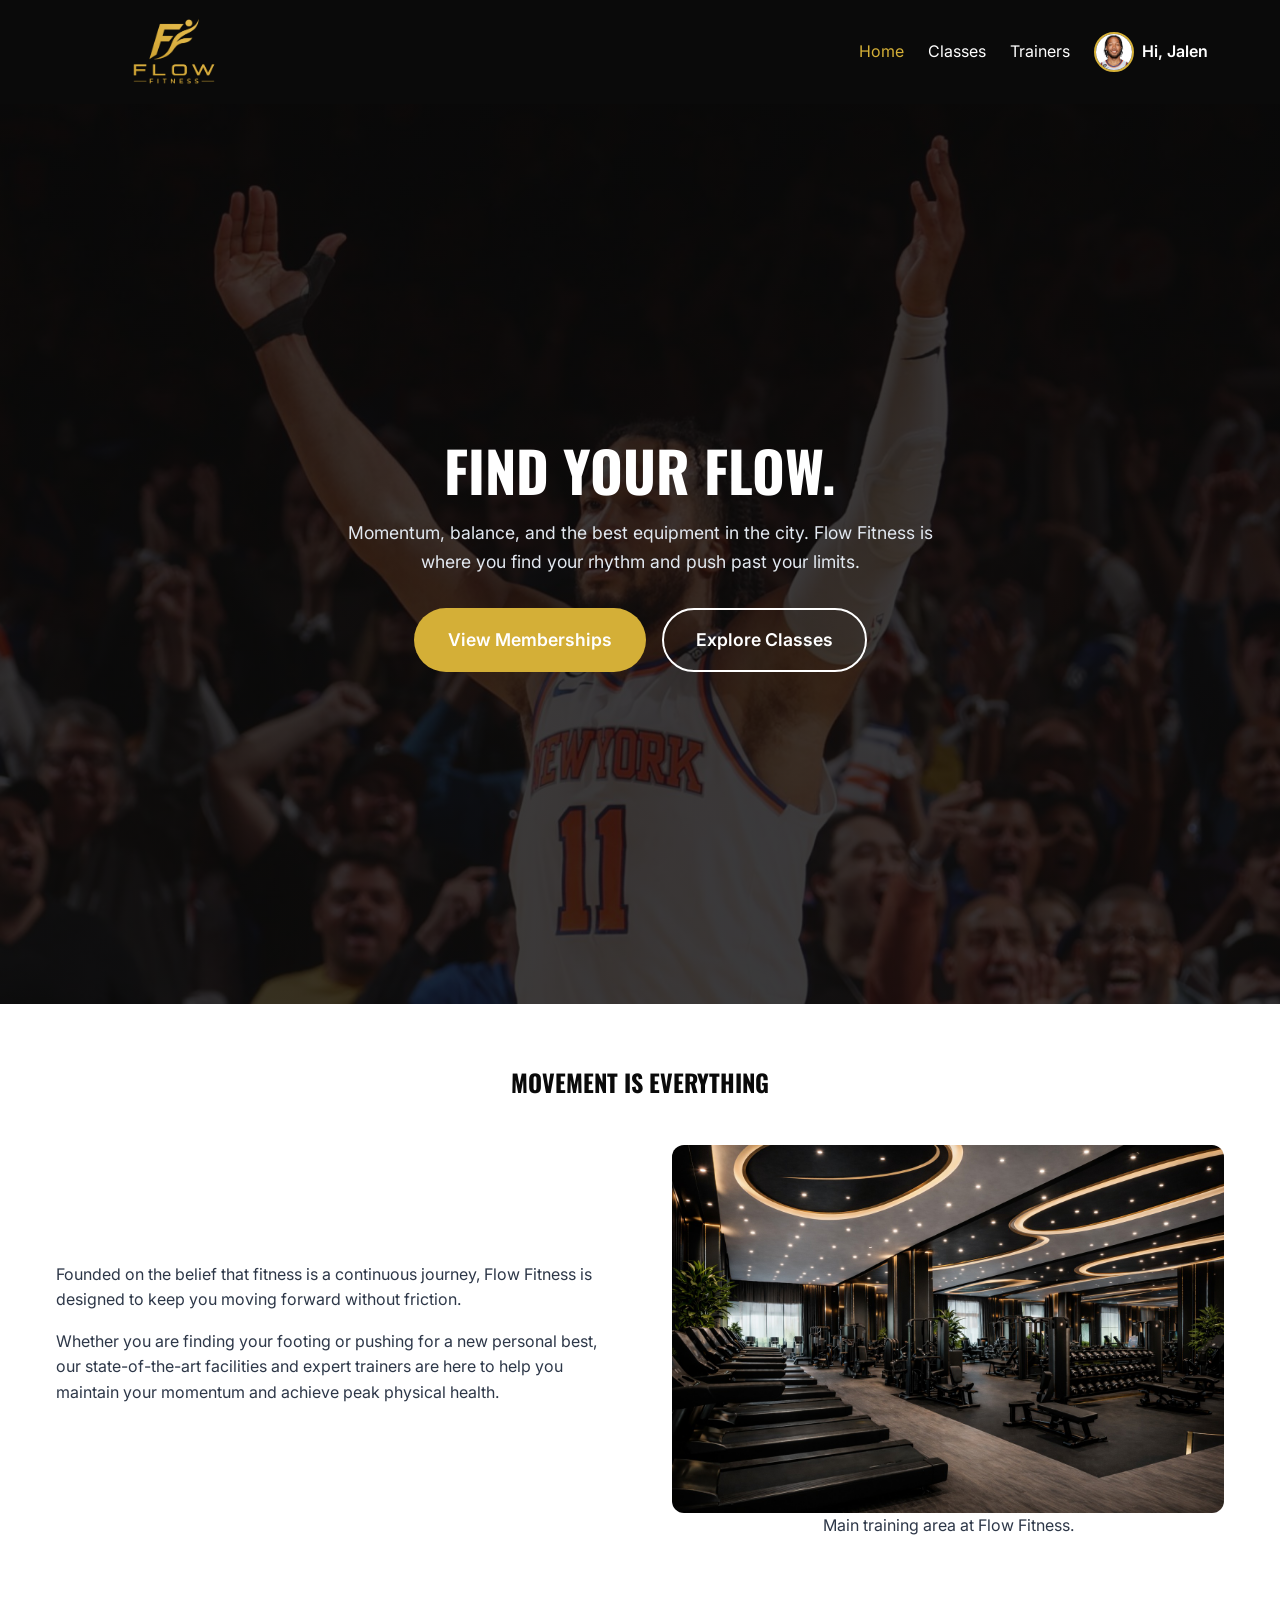
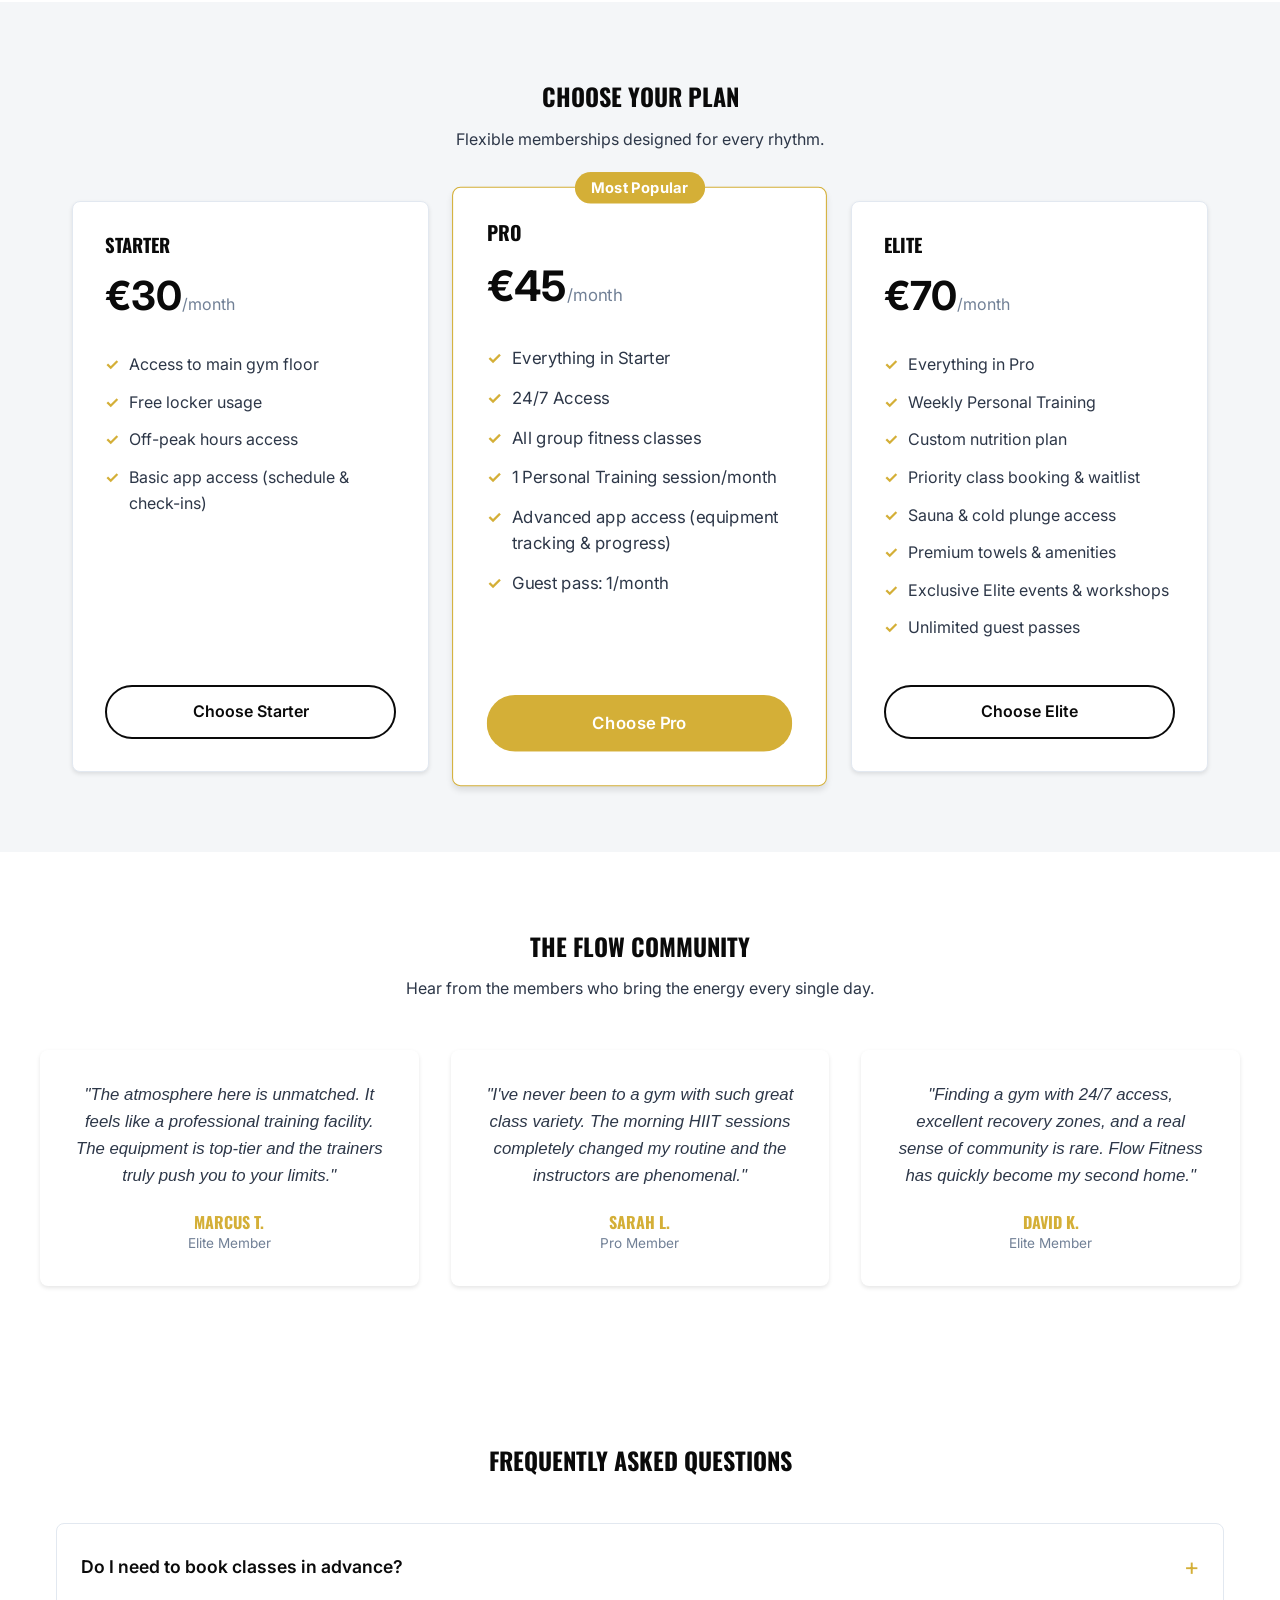
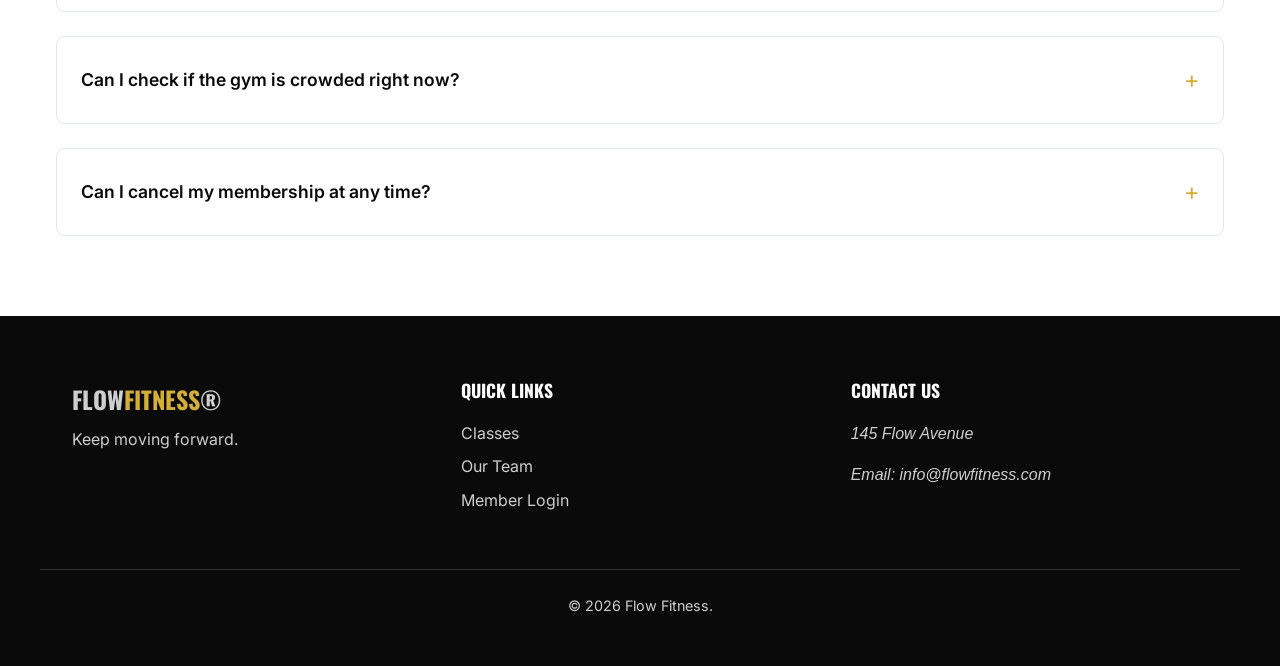
==== commit 470549a0: "Enhanced the overall quality of the code, making it pass in the HTML checker and made some little tw" ====
--- a/index.html
+++ b/index.html
@@ -25,7 +25,8 @@
                         <img src="assets/logo-landscape.png" alt="Flow Fitness Logo" class="logo-img">
                     </a>
                 </div>
-                <label class="nav-toggle" for="nav-toggle-checkbox" aria-label="Toggle navigation">
+                <label class="nav-toggle" for="nav-toggle-checkbox">
+                    <span style="position: absolute; width: 1px; height: 1px; padding: 0; margin: -1px; overflow: hidden; clip: rect(0,0,0,0); border: 0;">Toggle navigation</span>
                     <span></span>
                     <span></span>
                     <span></span>
@@ -149,7 +150,7 @@
                 <article class="card testimonial-card text-center">
                     <p class="quote" style="font-style: italic; margin-bottom: 1.5rem; font-size: 1.05rem;">"The atmosphere here is unmatched. It feels like a professional training facility. The equipment is top-tier and the trainers truly push you to your limits."</p>
                     <div class="author">
-                        <p style="font-weight: 700; color: var(--gold); margin: 0;">Marcus T.</p>
+                        <h3 style="font-weight: 700; color: var(--gold); margin: 0; font-size: 1rem;">Marcus T.</h3>
                         <p style="font-size: 0.85rem; color: var(--text-muted); margin: 0;">Elite Member</p>
                     </div>
                 </article>
@@ -157,7 +158,7 @@
                 <article class="card testimonial-card text-center">
                     <p class="quote" style="font-style: italic; margin-bottom: 1.5rem; font-size: 1.05rem;">"I've never been to a gym with such great class variety. The morning HIIT sessions completely changed my routine and the instructors are phenomenal."</p>
                     <div class="author">
-                        <p style="font-weight: 700; color: var(--gold); margin: 0;">Sarah L.</p>
+                        <h3 style="font-weight: 700; color: var(--gold); margin: 0; font-size: 1rem;">Sarah L.</h3>
                         <p style="font-size: 0.85rem; color: var(--text-muted); margin: 0;">Pro Member</p>
                     </div>
                 </article>
@@ -165,7 +166,7 @@
                 <article class="card testimonial-card text-center">
                     <p class="quote" style="font-style: italic; margin-bottom: 1.5rem; font-size: 1.05rem;">"Finding a gym with 24/7 access, excellent recovery zones, and a real sense of community is rare. Flow Fitness has quickly become my second home."</p>
                     <div class="author">
-                        <p style="font-weight: 700; color: var(--gold); margin: 0;">David K.</p>
+                        <h3 style="font-weight: 700; color: var(--gold); margin: 0; font-size: 1rem;">David K.</h3>
                         <p style="font-size: 0.85rem; color: var(--text-muted); margin: 0;">Elite Member</p>
                     </div>
                 </article>
@@ -204,7 +205,7 @@
                 <p>Keep moving forward.</p>
             </div>
             <div class="footer-links">
-                <h4>Quick Links</h4>
+                <h3>Quick Links</h3>
                 <ul>
                     <li><a href="schedule.html">Classes</a></li>
                     <li><a href="trainers.html">Our Team</a></li>
@@ -212,7 +213,7 @@
                 </ul>
             </div>
             <div class="footer-contact">
-                <h4>Contact Us</h4>
+                <h3>Contact Us</h3>
                 <address>
                     <p>145 Flow Avenue</p>
                     <p>Email: info@flowfitness.com</p>
--- a/css/components.css
+++ b/css/components.css
@@ -190,7 +190,7 @@
     margin-top: auto; 
 }
 
-.main-footer h4 {
+.main-footer h3 {
     color: var(--white);
     margin-bottom: 1.2rem;
     font-size: 1.1rem;
--- a/css/home.css
+++ b/css/home.css
@@ -19,6 +19,9 @@
     color: var(--white);
     padding: 4rem 0; 
     text-align: center;
+    min-height: 100vh;
+    display: flex;
+    align-items: center;
 }
 
 .hero-content {
